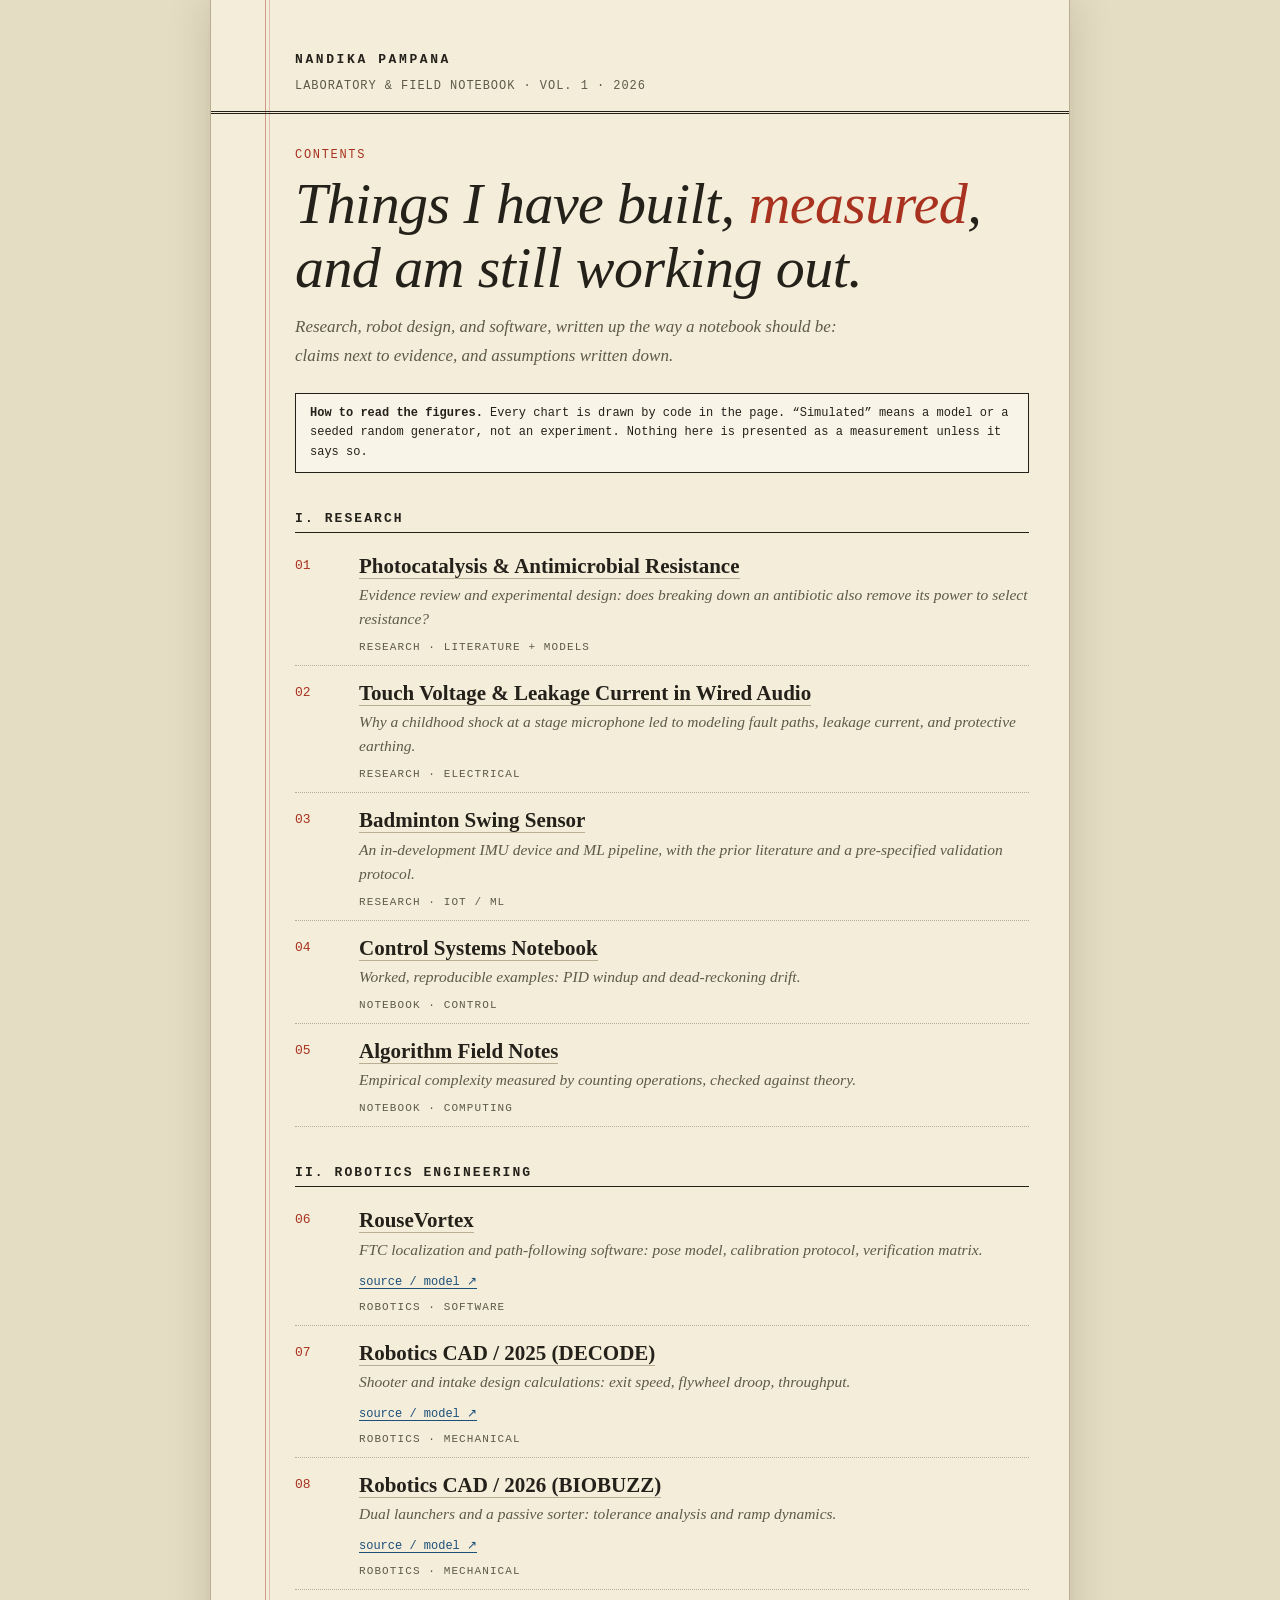
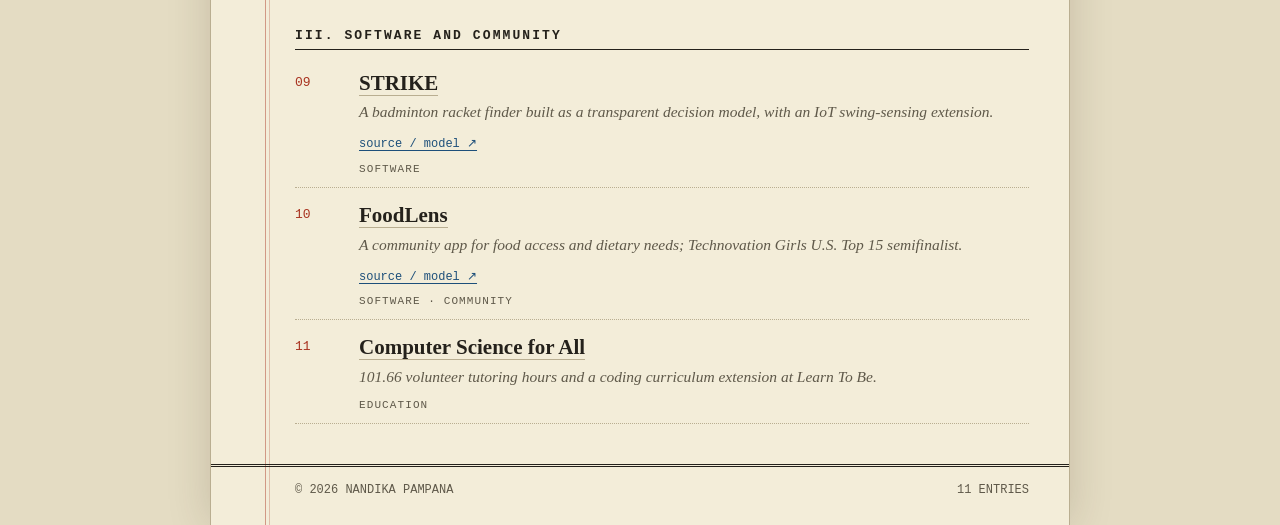
==== index.html @ 80f5b158 "Fix repo" ====
<!doctype html><html lang="en"><head><meta charset="utf-8"><meta name="viewport" content="width=device-width, initial-scale=1"><meta name="description" content="Research notes, robotics design calculations, and software projects by Nandika Pampana."><title>Nandika Pampana — Laboratory &amp; Field Notebook</title><link rel="stylesheet" href="style.css"></head><body class="home-page"><header class="site-header"><a class="wordmark" href="index.html">NANDIKA PAMPANA</a><div class="header-meta">LABORATORY &amp; FIELD NOTEBOOK · VOL. 1 · 2026</div></header><main class="home-wrap"><section class="intro-block"><p class="eyebrow">Contents</p><h1>Things I have built, <span>measured</span>, and am still working out.</h1><p class="intro-copy">Research, robot design, and software, written up the way a notebook should be: claims next to evidence, and assumptions written down.</p><p class="key"><b>How to read the figures.</b> Every chart is drawn by code in the page. “Simulated” means a model or a seeded random generator, not an experiment. Nothing here is presented as a measurement unless it says so.</p></section><h3 class="chapter">I. Research</h3><article class="project"><span class="number">01</span><div class="project-main"><h2><a href="articles/photocatalysis.html">Photocatalysis &amp; Antimicrobial Resistance</a></h2><p>Evidence review and experimental design: does breaking down an antibiotic also remove its power to select resistance?</p></div><span class="type">RESEARCH · LITERATURE + MODELS</span></article><article class="project"><span class="number">02</span><div class="project-main"><h2><a href="articles/electrical.html">Touch Voltage &amp; Leakage Current in Wired Audio</a></h2><p>Why a childhood shock at a stage microphone led to modeling fault paths, leakage current, and protective earthing.</p></div><span class="type">RESEARCH · ELECTRICAL</span></article><article class="project"><span class="number">03</span><div class="project-main"><h2><a href="articles/iot-badminton.html">Badminton Swing Sensor</a></h2><p>An in-development IMU device and ML pipeline, with the prior literature and a pre-specified validation protocol.</p></div><span class="type">RESEARCH · IOT / ML</span></article><article class="project"><span class="number">04</span><div class="project-main"><h2><a href="articles/control.html">Control Systems Notebook</a></h2><p>Worked, reproducible examples: PID windup and dead-reckoning drift.</p></div><span class="type">NOTEBOOK · CONTROL</span></article><article class="project"><span class="number">05</span><div class="project-main"><h2><a href="articles/computing.html">Algorithm Field Notes</a></h2><p>Empirical complexity measured by counting operations, checked against theory.</p></div><span class="type">NOTEBOOK · COMPUTING</span></article><h3 class="chapter">II. Robotics engineering</h3><article class="project"><span class="number">06</span><div class="project-main"><h2><a href="articles/rouse.html">RouseVortex</a></h2><p>FTC localization and path-following software: pose model, calibration protocol, verification matrix.</p><a class="project-source" href="https://github.com/nandikapam123/RouseVortex26-27" target="_blank" rel="noopener noreferrer">source / model ↗</a></div><span class="type">ROBOTICS · SOFTWARE</span></article><article class="project"><span class="number">07</span><div class="project-main"><h2><a href="articles/cad25.html">Robotics CAD / 2025 (DECODE)</a></h2><p>Shooter and intake design calculations: exit speed, flywheel droop, throughput.</p><a class="project-source" href="https://cad.onshape.com/documents/c021b03986672773c2100272/w/74f0a8f10b4c93fb8fe556c1/e/b8bffd930c2a2d8248794936" target="_blank" rel="noopener noreferrer">source / model ↗</a></div><span class="type">ROBOTICS · MECHANICAL</span></article><article class="project"><span class="number">08</span><div class="project-main"><h2><a href="articles/cad26.html">Robotics CAD / 2026 (BIOBUZZ)</a></h2><p>Dual launchers and a passive sorter: tolerance analysis and ramp dynamics.</p><a class="project-source" href="https://cad.onshape.com/documents/3b541e5cea078736c4136d2c/w/0f7ad3d7523ad28a9602a35e/e/b95df9d56ba7ee45d492a7c8" target="_blank" rel="noopener noreferrer">source / model ↗</a></div><span class="type">ROBOTICS · MECHANICAL</span></article><h3 class="chapter">III. Software and community</h3><article class="project"><span class="number">09</span><div class="project-main"><h2><a href="articles/strike.html">STRIKE</a></h2><p>A badminton racket finder built as a transparent decision model, with an IoT swing-sensing extension.</p><a class="project-source" href="https://github.com/nandikapam123/STRIKE" target="_blank" rel="noopener noreferrer">source / model ↗</a></div><span class="type">SOFTWARE</span></article><article class="project"><span class="number">10</span><div class="project-main"><h2><a href="articles/foodlens.html">FoodLens</a></h2><p>A community app for food access and dietary needs; Technovation Girls U.S. Top 15 semifinalist.</p><a class="project-source" href="https://github.com/nandikapam123/FoodLens-official" target="_blank" rel="noopener noreferrer">source / model ↗</a></div><span class="type">SOFTWARE · COMMUNITY</span></article><article class="project"><span class="number">11</span><div class="project-main"><h2><a href="articles/education.html">Computer Science for All</a></h2><p>101.66 volunteer tutoring hours and a coding curriculum extension at Learn To Be.</p></div><span class="type">EDUCATION</span></article></main><footer class="site-footer"><span>© 2026 NANDIKA PAMPANA</span><span>11 ENTRIES</span></footer></body></html>
---- style.css ----
/* Laboratory & field notebook: warm paper, serif text, ruled tables, no scripts needed for layout. */
:root { --paper:#f3edd9; --ink:#24211b; --muted:#5f594a; --rule:#b9ae91; --red:#a8321f; --blue:#1d4f7a; --line:#b9ae91; --accent:#1d4f7a;
  --serif: "Iowan Old Style","Palatino Linotype",Palatino,Georgia,"Times New Roman",serif; --mono: "Courier New",Courier,monospace; }
* { box-sizing: border-box; }
html { background: #e4dcc3; }
body { margin: 0 auto; max-width: 860px; min-height: 100vh; background: var(--paper); color: var(--ink); font: 17px/1.7 var(--serif);
  border-left: 1px solid var(--rule); border-right: 1px solid var(--rule); box-shadow: 0 0 40px rgba(60,45,20,.18);
  background-image: linear-gradient(90deg, transparent 54px, rgba(168,50,31,.45) 54px, rgba(168,50,31,.45) 55px, transparent 55px, transparent 58px, rgba(168,50,31,.25) 58px, rgba(168,50,31,.25) 59px, transparent 59px); }
a { color: var(--blue); text-underline-offset: 3px; } a:hover { color: var(--red); }
.ambient, .status-dot, .footer-star { display: none; }
/* Cover and contents */
.site-header { padding: 44px 40px 18px 84px; text-align: left; border-bottom: 3px double var(--ink); }
.wordmark { text-decoration: none; color: var(--ink); font: 700 13px var(--mono); letter-spacing: .2em; }
.wordmark-mark { display: none; }
.header-meta { font: 12px var(--mono); color: var(--muted); margin-top: 6px; letter-spacing: .08em; }
.home-wrap { padding: 34px 40px 40px 84px; }
.eyebrow { font: 12px var(--mono); letter-spacing: .14em; text-transform: uppercase; color: var(--red); margin: 0 0 10px; }
.eyebrow-line { display: none; }
.intro-block h1 { font: italic 400 clamp(38px,7vw,58px)/1.1 var(--serif); margin: 0 0 14px; letter-spacing: -.01em; }
.intro-block h1 span { color: var(--red); }
.intro-copy { max-width: 560px; margin: 0 0 8px; color: var(--muted); font-style: italic; }
.key { font: 12px/1.6 var(--mono); border: 1px solid var(--ink); padding: 10px 14px; margin: 22px 0 6px; background: rgba(255,255,255,.35); }
.chapter { font: 700 13px var(--mono); letter-spacing: .16em; text-transform: uppercase; margin: 38px 0 6px; padding-bottom: 6px; border-bottom: 1px solid var(--ink); }
.project { display: grid; grid-template-columns: 54px 1fr; gap: 6px 10px; padding: 14px 0 12px; border-bottom: 1px dotted var(--rule); }
.number { font: 13px var(--mono); color: var(--red); padding-top: 5px; }
.project-main h2 { margin: 0; font-size: 21px; line-height: 1.3; font-weight: 700; }
.project-main h2 a { color: var(--ink); text-decoration: none; border-bottom: 1px solid var(--rule); } .project-main h2 a:hover { color: var(--red); border-color: var(--red); }
.project-main p { margin: 3px 0 4px; color: var(--muted); font-size: 15.5px; line-height: 1.55; font-style: italic; }
.type { grid-column: 2; font: 11px var(--mono); letter-spacing: .1em; color: var(--muted); }
.project-source { font: 12px var(--mono); color: var(--blue); text-decoration: underline; }
.static-source, .row-arrow, .search-wrap, .list-heading, .list-footer, .empty, .heading-end { display: none; }
.site-footer, .article-page footer { padding: 16px 40px 28px 84px; border-top: 3px double var(--ink); font: 12px var(--mono); color: var(--muted); display: flex; justify-content: space-between; }
/* Entries */
.top { display: flex; justify-content: space-between; padding: 22px 40px 12px 84px; border-bottom: 1px solid var(--ink); font: 12px var(--mono); letter-spacing: .06em; }
.top a { color: var(--ink); } .top span { color: var(--muted); }
.article { padding: 34px 40px 40px 84px; }
.article h1 { font: 700 clamp(28px,5vw,38px)/1.2 var(--serif); margin: 0 0 12px; }
.dek { font-style: italic; font-size: 19px; color: var(--muted); margin: 0 0 14px; }
.source-link { font: 13px var(--mono); margin: 0 0 26px; padding-bottom: 14px; border-bottom: 1px solid var(--rule); }
.article section { margin: 34px 0; }
.article h2 { font: 700 13px var(--mono); letter-spacing: .14em; text-transform: uppercase; border-bottom: 1px solid var(--ink); padding-bottom: 5px; margin: 0 0 14px; }
.article h3 { font: italic 700 17px var(--serif); margin: 18px 0 4px; }
.article p, .article li { color: var(--ink); } .article p { margin: 0 0 14px; } .article li { margin: 8px 0; }
.article ol, .article ul { padding-left: 26px; }
.pill { display: inline-block; border: 1px solid var(--red); color: var(--red); padding: 0 8px; margin-right: 6px; font: 11px var(--mono); letter-spacing: .08em; text-transform: uppercase; }
.figure, .visual { margin: 24px 0; padding: 12px; border: 1px solid var(--ink); background: rgba(255,255,255,.4); }
.figure svg { width: 100%; height: auto; display: block; }
.figure figcaption, .small-note { font: 12px/1.55 var(--mono); color: var(--muted); margin-top: 10px; }
.readout { font: 13px/1.6 var(--mono) !important; border-left: 3px solid var(--red); padding: 2px 0 2px 12px; margin: -8px 0 24px !important; background: rgba(168,50,31,.06); }
.story { border-left: 3px solid var(--red); padding: 2px 0 2px 20px; margin: 20px 0; } .story p { font-size: 18px; }
.ledger { display: grid; grid-template-columns: repeat(auto-fit,minmax(200px,1fr)); gap: 0; border: 1px solid var(--ink); }
.ledger div { padding: 4px 16px 8px; border-right: 1px solid var(--rule); } .ledger div:last-child { border-right: 0; }
.ledger h3 { font: 700 11px var(--mono); letter-spacing: .14em; color: var(--red); margin: 10px 0 4px; }
.calc { display: grid; grid-template-columns: repeat(auto-fit,minmax(120px,1fr)); gap: 12px; margin: 16px 0; }
.calc label { font: 11px var(--mono); letter-spacing: .06em; display: grid; gap: 4px; }
.calc input, .calc select { font: 14px var(--mono); padding: 6px 8px; border: 1px solid var(--ink); background: #fffdf4; color: var(--ink); border-radius: 0; }
table.tbl { width: 100%; border-collapse: collapse; margin: 14px 0 22px; font-size: 14.5px; line-height: 1.45; }
.tbl th { font: 700 11px var(--mono); letter-spacing: .08em; text-transform: uppercase; text-align: left; border-top: 2px solid var(--ink); border-bottom: 1px solid var(--ink); padding: 6px 8px; }
.tbl td { padding: 7px 8px; border-bottom: 1px solid var(--rule); vertical-align: top; } .tbl tr:last-child td { border-bottom: 2px solid var(--ink); }
.tbl td:first-child { font-weight: 700; }
.timeline { border-left: 2px solid var(--ink); padding-left: 18px; } .timeline article { margin: 0 0 14px; }
.references ol { font-size: 15px; } .references a { overflow-wrap: anywhere; }
.disclaimer { font: 12px/1.6 var(--mono) !important; color: var(--muted) !important; border-top: 1px solid var(--rule); padding-top: 12px; }
.back { font: 13px var(--mono); border-top: 1px solid var(--ink); padding-top: 14px; }
object.pdf { width: 100%; height: 560px; border: 1px solid var(--ink); background: #fff; }
@media (max-width: 640px) { body { background-image: none; } .site-header, .home-wrap, .top, .article, .site-footer, .article-page footer { padding-left: 22px; padding-right: 22px; } .project { grid-template-columns: 40px 1fr; } table.tbl { font-size: 13px; } }
@media print { html, body { background: #fff; box-shadow: none; } }
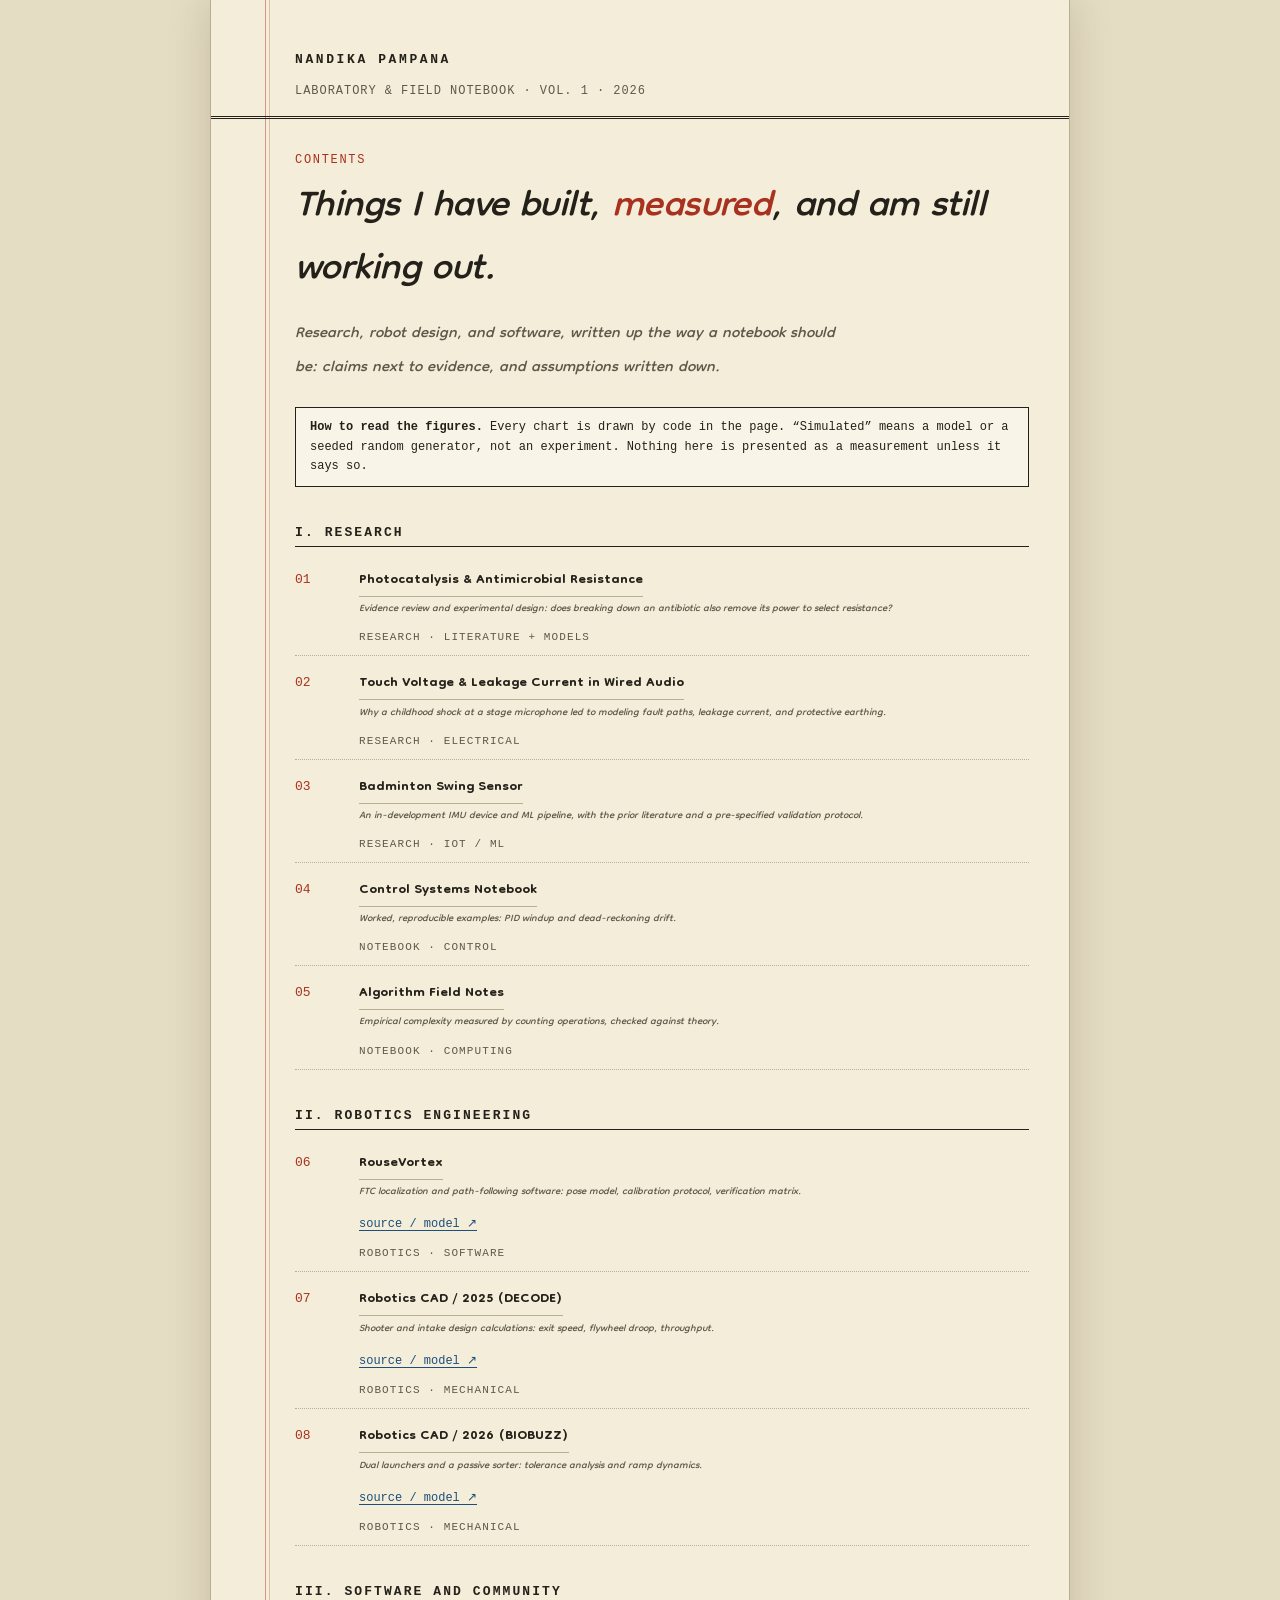
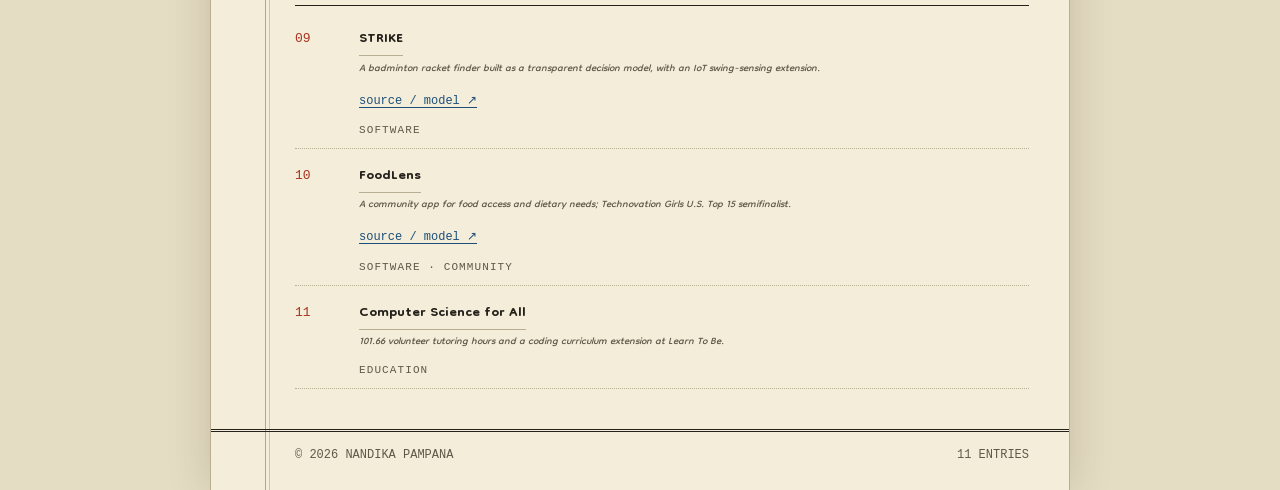
==== commit b991e25e: "Adjusting backend" ====
--- a/index.html
+++ b/index.html
@@ -1 +1,83 @@
-<!doctype html><html lang="en"><head><meta charset="utf-8"><meta name="viewport" content="width=device-width, initial-scale=1"><meta name="description" content="Research notes, robotics design calculations, and software projects by Nandika Pampana."><title>Nandika Pampana — Laboratory &amp; Field Notebook</title><link rel="stylesheet" href="style.css"></head><body class="home-page"><header class="site-header"><a class="wordmark" href="index.html">NANDIKA PAMPANA</a><div class="header-meta">LABORATORY &amp; FIELD NOTEBOOK · VOL. 1 · 2026</div></header><main class="home-wrap"><section class="intro-block"><p class="eyebrow">Contents</p><h1>Things I have built, <span>measured</span>, and am still working out.</h1><p class="intro-copy">Research, robot design, and software, written up the way a notebook should be: claims next to evidence, and assumptions written down.</p><p class="key"><b>How to read the figures.</b> Every chart is drawn by code in the page. “Simulated” means a model or a seeded random generator, not an experiment. Nothing here is presented as a measurement unless it says so.</p></section><h3 class="chapter">I. Research</h3><article class="project"><span class="number">01</span><div class="project-main"><h2><a href="articles/photocatalysis.html">Photocatalysis &amp; Antimicrobial Resistance</a></h2><p>Evidence review and experimental design: does breaking down an antibiotic also remove its power to select resistance?</p></div><span class="type">RESEARCH · LITERATURE + MODELS</span></article><article class="project"><span class="number">02</span><div class="project-main"><h2><a href="articles/electrical.html">Touch Voltage &amp; Leakage Current in Wired Audio</a></h2><p>Why a childhood shock at a stage microphone led to modeling fault paths, leakage current, and protective earthing.</p></div><span class="type">RESEARCH · ELECTRICAL</span></article><article class="project"><span class="number">03</span><div class="project-main"><h2><a href="articles/iot-badminton.html">Badminton Swing Sensor</a></h2><p>An in-development IMU device and ML pipeline, with the prior literature and a pre-specified validation protocol.</p></div><span class="type">RESEARCH · IOT / ML</span></article><article class="project"><span class="number">04</span><div class="project-main"><h2><a href="articles/control.html">Control Systems Notebook</a></h2><p>Worked, reproducible examples: PID windup and dead-reckoning drift.</p></div><span class="type">NOTEBOOK · CONTROL</span></article><article class="project"><span class="number">05</span><div class="project-main"><h2><a href="articles/computing.html">Algorithm Field Notes</a></h2><p>Empirical complexity measured by counting operations, checked against theory.</p></div><span class="type">NOTEBOOK · COMPUTING</span></article><h3 class="chapter">II. Robotics engineering</h3><article class="project"><span class="number">06</span><div class="project-main"><h2><a href="articles/rouse.html">RouseVortex</a></h2><p>FTC localization and path-following software: pose model, calibration protocol, verification matrix.</p><a class="project-source" href="https://github.com/nandikapam123/RouseVortex26-27" target="_blank" rel="noopener noreferrer">source / model ↗</a></div><span class="type">ROBOTICS · SOFTWARE</span></article><article class="project"><span class="number">07</span><div class="project-main"><h2><a href="articles/cad25.html">Robotics CAD / 2025 (DECODE)</a></h2><p>Shooter and intake design calculations: exit speed, flywheel droop, throughput.</p><a class="project-source" href="https://cad.onshape.com/documents/c021b03986672773c2100272/w/74f0a8f10b4c93fb8fe556c1/e/b8bffd930c2a2d8248794936" target="_blank" rel="noopener noreferrer">source / model ↗</a></div><span class="type">ROBOTICS · MECHANICAL</span></article><article class="project"><span class="number">08</span><div class="project-main"><h2><a href="articles/cad26.html">Robotics CAD / 2026 (BIOBUZZ)</a></h2><p>Dual launchers and a passive sorter: tolerance analysis and ramp dynamics.</p><a class="project-source" href="https://cad.onshape.com/documents/3b541e5cea078736c4136d2c/w/0f7ad3d7523ad28a9602a35e/e/b95df9d56ba7ee45d492a7c8" target="_blank" rel="noopener noreferrer">source / model ↗</a></div><span class="type">ROBOTICS · MECHANICAL</span></article><h3 class="chapter">III. Software and community</h3><article class="project"><span class="number">09</span><div class="project-main"><h2><a href="articles/strike.html">STRIKE</a></h2><p>A badminton racket finder built as a transparent decision model, with an IoT swing-sensing extension.</p><a class="project-source" href="https://github.com/nandikapam123/STRIKE" target="_blank" rel="noopener noreferrer">source / model ↗</a></div><span class="type">SOFTWARE</span></article><article class="project"><span class="number">10</span><div class="project-main"><h2><a href="articles/foodlens.html">FoodLens</a></h2><p>A community app for food access and dietary needs; Technovation Girls U.S. Top 15 semifinalist.</p><a class="project-source" href="https://github.com/nandikapam123/FoodLens-official" target="_blank" rel="noopener noreferrer">source / model ↗</a></div><span class="type">SOFTWARE · COMMUNITY</span></article><article class="project"><span class="number">11</span><div class="project-main"><h2><a href="articles/education.html">Computer Science for All</a></h2><p>101.66 volunteer tutoring hours and a coding curriculum extension at Learn To Be.</p></div><span class="type">EDUCATION</span></article></main><footer class="site-footer"><span>© 2026 NANDIKA PAMPANA</span><span>11 ENTRIES</span></footer></body></html>+<!doctype html>
+<html lang="en">
+    <head>
+        <link rel="preconnect" href="https://fonts.googleapis.com">
+        <link rel="preconnect" href="https://fonts.gstatic.com" crossorigin>
+        <link href="https://fonts.googleapis.com/css2?family=Dongle:wght@400;700&display=swap" rel="stylesheet">
+        <meta charset="utf-8">
+        <meta name="viewport" content="width=device-width, initial-scale=1">
+        <meta name="description" content="Research notes, robotics design calculations, and software projects by Nandika Pampana.">
+        <title>
+            Nandika Pampana — Laboratory &amp; Field Notebook
+        </title>
+        <link rel="stylesheet" href="style.css">
+    </head>
+    <body class="home-page">
+        <header class="site-header">
+            <a class="wordmark" href="index.html">
+                NANDIKA PAMPANA
+            </a>
+            <div class="header-meta">
+                LABORATORY &amp; FIELD NOTEBOOK · VOL. 1 · 2026
+            </div>
+        </header>
+        <main class="home-wrap">
+            <section class="intro-block">
+                <p class="eyebrow">
+                    Contents
+                </p>
+                <h1>
+                    Things I have built, 
+                    <span>measured</span>, and am still working out.
+                </h1>
+                <p class="intro-copy">
+                    Research, robot design, and software, written up the way a notebook should be: claims next to evidence, and assumptions written down.
+                </p>
+                <p class="key">
+                    <b>
+                        How to read the figures.
+                    </b> 
+                    Every chart is drawn by code in the page. “Simulated” means a model or a seeded random generator, not an experiment. Nothing here is presented as a measurement unless it says so.
+                </p>
+            </section>
+            <h3 class="chapter">
+                I. Research
+            </h3>
+            <article class="project"><span class="number">
+                01
+            </span>
+            <div class="project-main">
+                <h2>
+                    <a href="articles/photocatalysis.html">
+                        Photocatalysis &amp; Antimicrobial Resistance
+                    </a>
+                </h2>
+                <p>
+                    Evidence review and experimental design: does breaking down an antibiotic also remove its power to select resistance?
+                </p>
+            </div>
+            <span class="type">
+                RESEARCH · LITERATURE + MODELS
+            </span>
+        </article>
+        <article class="project"><span class="number">02</span><div class="project-main"><h2><a href="articles/electrical.html">
+            Touch Voltage &amp; Leakage Current in Wired Audio
+        </a>
+    </h2>
+    <p>
+        Why a childhood shock at a stage microphone led to modeling fault paths, leakage current, and protective earthing.
+    </p>
+</div>
+<span class="type">
+    RESEARCH · ELECTRICAL
+</span>
+</article>
+<article class="project">
+    <span class="number">
+        03
+    </span>
+    <div class="project-main">
+        <h2>
+            <a href="articles/iot-badminton.html">
+                Badminton Swing Sensor
+            </a></h2><p>An in-development IMU device and ML pipeline, with the prior literature and a pre-specified validation protocol.</p></div><span class="type">RESEARCH · IOT / ML</span></article><article class="project"><span class="number">04</span><div class="project-main"><h2><a href="articles/control.html">Control Systems Notebook</a></h2><p>Worked, reproducible examples: PID windup and dead-reckoning drift.</p></div><span class="type">NOTEBOOK · CONTROL</span></article><article class="project"><span class="number">05</span><div class="project-main"><h2><a href="articles/computing.html">Algorithm Field Notes</a></h2><p>Empirical complexity measured by counting operations, checked against theory.</p></div><span class="type">NOTEBOOK · COMPUTING</span></article><h3 class="chapter">II. Robotics engineering</h3><article class="project"><span class="number">06</span><div class="project-main"><h2><a href="articles/rouse.html">RouseVortex</a></h2><p>FTC localization and path-following software: pose model, calibration protocol, verification matrix.</p><a class="project-source" href="https://github.com/nandikapam123/RouseVortex26-27" target="_blank" rel="noopener noreferrer">source / model ↗</a></div><span class="type">ROBOTICS · SOFTWARE</span></article><article class="project"><span class="number">07</span><div class="project-main"><h2><a href="articles/cad25.html">Robotics CAD / 2025 (DECODE)</a></h2><p>Shooter and intake design calculations: exit speed, flywheel droop, throughput.</p><a class="project-source" href="https://cad.onshape.com/documents/c021b03986672773c2100272/w/74f0a8f10b4c93fb8fe556c1/e/b8bffd930c2a2d8248794936" target="_blank" rel="noopener noreferrer">source / model ↗</a></div><span class="type">ROBOTICS · MECHANICAL</span></article><article class="project"><span class="number">08</span><div class="project-main"><h2><a href="articles/cad26.html">Robotics CAD / 2026 (BIOBUZZ)</a></h2><p>Dual launchers and a passive sorter: tolerance analysis and ramp dynamics.</p><a class="project-source" href="https://cad.onshape.com/documents/3b541e5cea078736c4136d2c/w/0f7ad3d7523ad28a9602a35e/e/b95df9d56ba7ee45d492a7c8" target="_blank" rel="noopener noreferrer">source / model ↗</a></div><span class="type">ROBOTICS · MECHANICAL</span></article><h3 class="chapter">III. Software and community</h3><article class="project"><span class="number">09</span><div class="project-main"><h2><a href="articles/strike.html">STRIKE</a></h2><p>A badminton racket finder built as a transparent decision model, with an IoT swing-sensing extension.</p><a class="project-source" href="https://github.com/nandikapam123/STRIKE" target="_blank" rel="noopener noreferrer">source / model ↗</a></div><span class="type">SOFTWARE</span></article><article class="project"><span class="number">10</span><div class="project-main"><h2><a href="articles/foodlens.html">FoodLens</a></h2><p>A community app for food access and dietary needs; Technovation Girls U.S. Top 15 semifinalist.</p><a class="project-source" href="https://github.com/nandikapam123/FoodLens-official" target="_blank" rel="noopener noreferrer">source / model ↗</a></div><span class="type">SOFTWARE · COMMUNITY</span></article><article class="project"><span class="number">11</span><div class="project-main"><h2><a href="articles/education.html">Computer Science for All</a></h2><p>101.66 volunteer tutoring hours and a coding curriculum extension at Learn To Be.</p></div><span class="type">EDUCATION</span></article></main><footer class="site-footer"><span>© 2026 NANDIKA PAMPANA</span><span>11 ENTRIES</span></footer></body></html>
--- a/style.css
+++ b/style.css
@@ -1,9 +1,9 @@
 /* Laboratory & field notebook: warm paper, serif text, ruled tables, no scripts needed for layout. */
 :root { --paper:#f3edd9; --ink:#24211b; --muted:#5f594a; --rule:#b9ae91; --red:#a8321f; --blue:#1d4f7a; --line:#b9ae91; --accent:#1d4f7a;
-  --serif: "Iowan Old Style","Palatino Linotype",Palatino,Georgia,"Times New Roman",serif; --mono: "Courier New",Courier,monospace; }
+  --serif: "Dongle","Palatino Linotype",Palatino,Georgia,"Times New Roman",serif; --mono: "Courier New",Courier,monospace; }
 * { box-sizing: border-box; }
 html { background: #e4dcc3; }
-body { margin: 0 auto; max-width: 860px; min-height: 100vh; background: var(--paper); color: var(--ink); font: 17px/1.7 var(--serif);
+body { margin: 0 auto; max-width: 860px; min-height: 100vh; background: var(--paper); color: var(--ink); font: 24px/1.4 var(--serif);
   border-left: 1px solid var(--rule); border-right: 1px solid var(--rule); box-shadow: 0 0 40px rgba(60,45,20,.18);
   background-image: linear-gradient(90deg, transparent 54px, rgba(168,50,31,.45) 54px, rgba(168,50,31,.45) 55px, transparent 55px, transparent 58px, rgba(168,50,31,.25) 58px, rgba(168,50,31,.25) 59px, transparent 59px); }
 a { color: var(--blue); text-underline-offset: 3px; } a:hover { color: var(--red); }
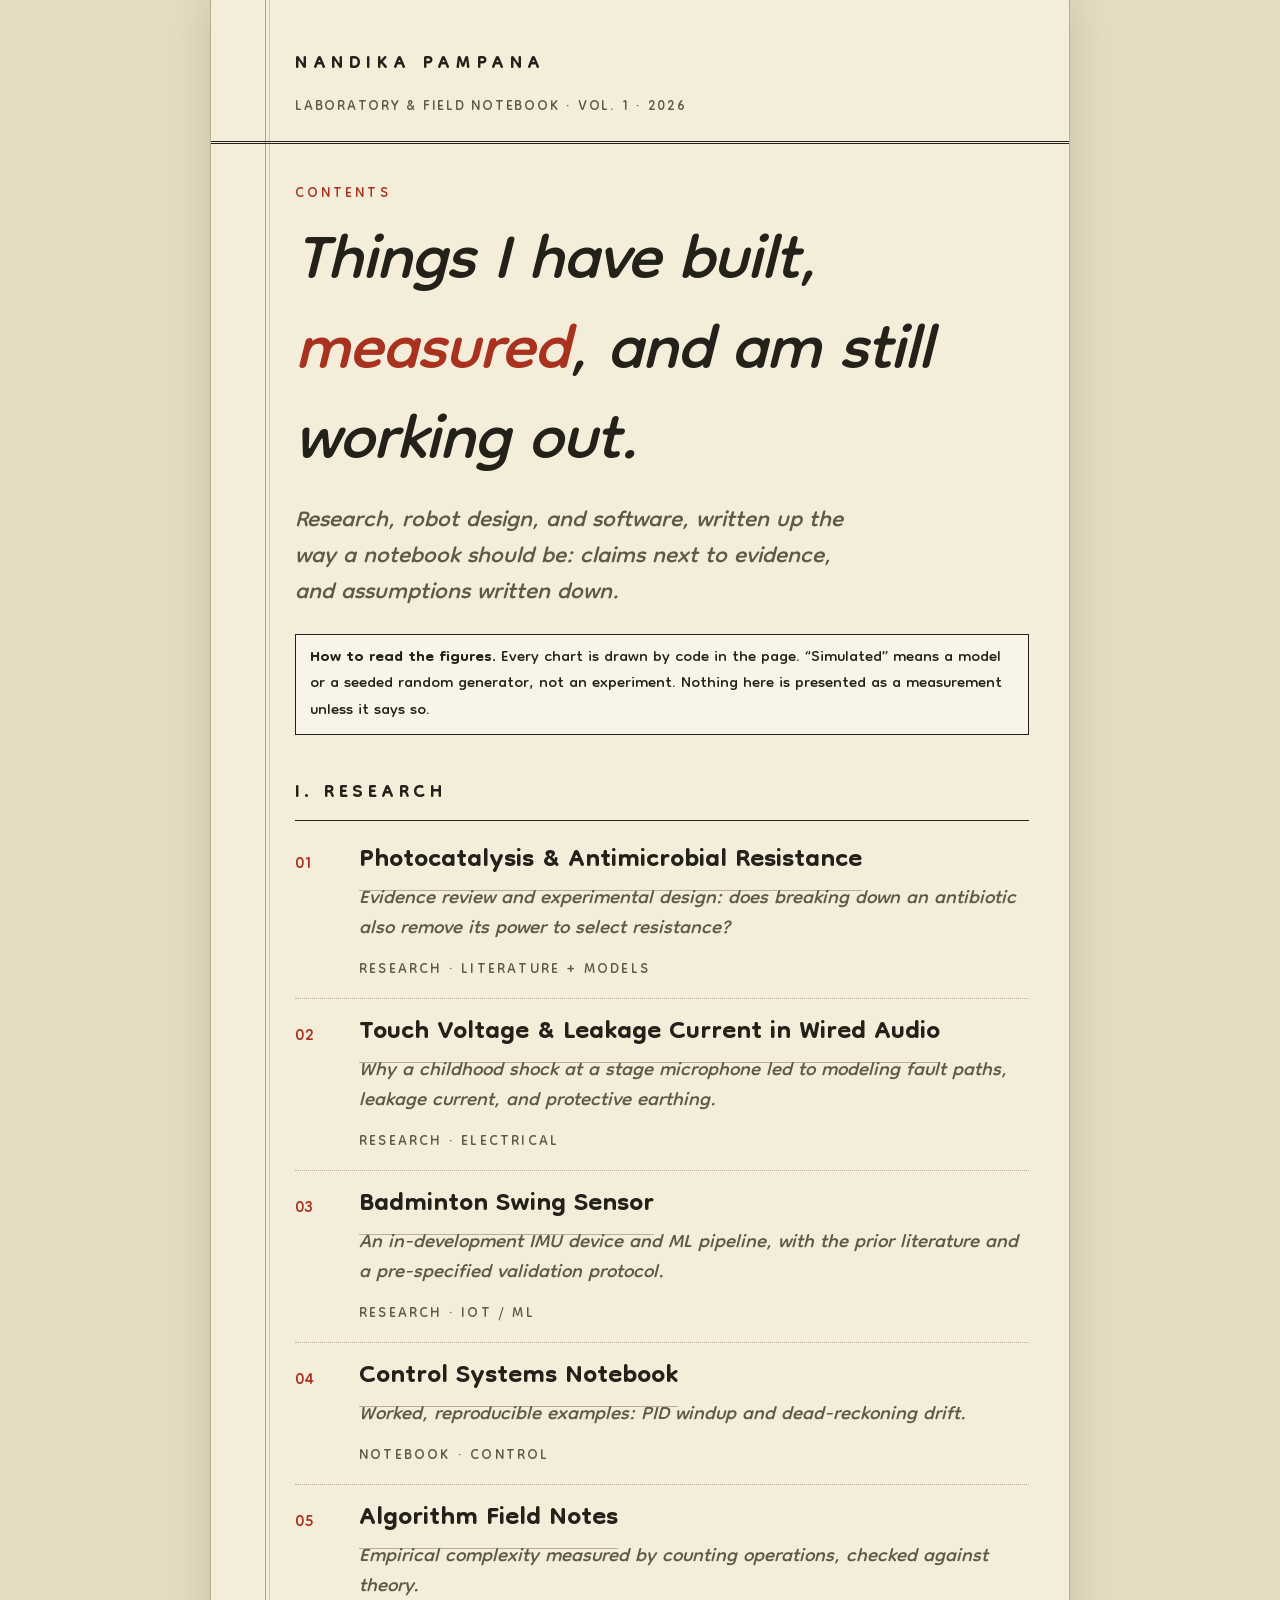
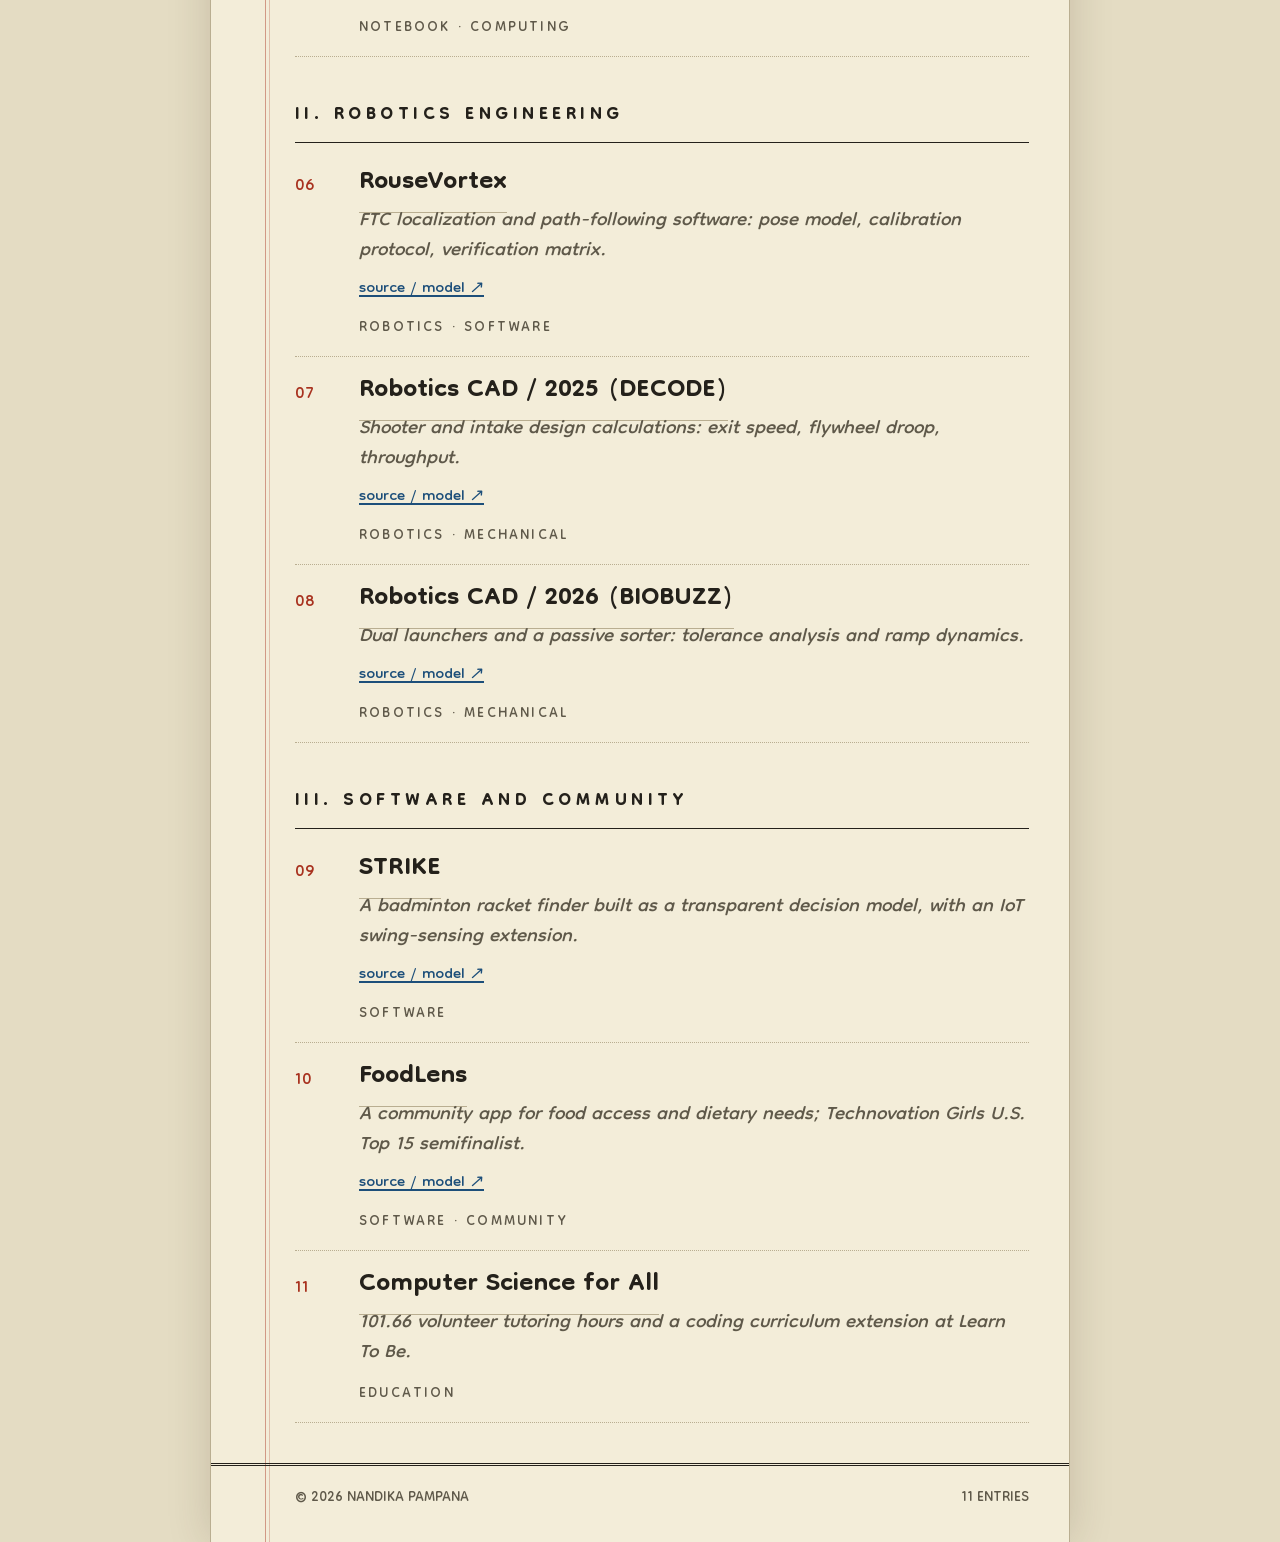
==== commit a5c7f9ba: "Refactor index.html structure and content" ====
--- a/index.html
+++ b/index.html
@@ -1,83 +1,166 @@
 <!doctype html>
 <html lang="en">
-    <head>
-        <link rel="preconnect" href="https://fonts.googleapis.com">
-        <link rel="preconnect" href="https://fonts.gstatic.com" crossorigin>
-        <link href="https://fonts.googleapis.com/css2?family=Dongle:wght@400;700&display=swap" rel="stylesheet">
-        <meta charset="utf-8">
-        <meta name="viewport" content="width=device-width, initial-scale=1">
-        <meta name="description" content="Research notes, robotics design calculations, and software projects by Nandika Pampana.">
-        <title>
-            Nandika Pampana — Laboratory &amp; Field Notebook
-        </title>
-        <link rel="stylesheet" href="style.css">
-    </head>
-    <body class="home-page">
-        <header class="site-header">
-            <a class="wordmark" href="index.html">
-                NANDIKA PAMPANA
-            </a>
-            <div class="header-meta">
-                LABORATORY &amp; FIELD NOTEBOOK · VOL. 1 · 2026
-            </div>
-        </header>
-        <main class="home-wrap">
-            <section class="intro-block">
-                <p class="eyebrow">
-                    Contents
-                </p>
-                <h1>
-                    Things I have built, 
-                    <span>measured</span>, and am still working out.
-                </h1>
-                <p class="intro-copy">
-                    Research, robot design, and software, written up the way a notebook should be: claims next to evidence, and assumptions written down.
-                </p>
-                <p class="key">
-                    <b>
-                        How to read the figures.
-                    </b> 
-                    Every chart is drawn by code in the page. “Simulated” means a model or a seeded random generator, not an experiment. Nothing here is presented as a measurement unless it says so.
-                </p>
-            </section>
-            <h3 class="chapter">
-                I. Research
-            </h3>
-            <article class="project"><span class="number">
-                01
-            </span>
-            <div class="project-main">
-                <h2>
-                    <a href="articles/photocatalysis.html">
-                        Photocatalysis &amp; Antimicrobial Resistance
-                    </a>
-                </h2>
-                <p>
-                    Evidence review and experimental design: does breaking down an antibiotic also remove its power to select resistance?
-                </p>
-            </div>
-            <span class="type">
-                RESEARCH · LITERATURE + MODELS
-            </span>
-        </article>
-        <article class="project"><span class="number">02</span><div class="project-main"><h2><a href="articles/electrical.html">
-            Touch Voltage &amp; Leakage Current in Wired Audio
-        </a>
-    </h2>
-    <p>
-        Why a childhood shock at a stage microphone led to modeling fault paths, leakage current, and protective earthing.
-    </p>
-</div>
-<span class="type">
-    RESEARCH · ELECTRICAL
-</span>
-</article>
-<article class="project">
-    <span class="number">
-        03
-    </span>
-    <div class="project-main">
-        <h2>
-            <a href="articles/iot-badminton.html">
-                Badminton Swing Sensor
-            </a></h2><p>An in-development IMU device and ML pipeline, with the prior literature and a pre-specified validation protocol.</p></div><span class="type">RESEARCH · IOT / ML</span></article><article class="project"><span class="number">04</span><div class="project-main"><h2><a href="articles/control.html">Control Systems Notebook</a></h2><p>Worked, reproducible examples: PID windup and dead-reckoning drift.</p></div><span class="type">NOTEBOOK · CONTROL</span></article><article class="project"><span class="number">05</span><div class="project-main"><h2><a href="articles/computing.html">Algorithm Field Notes</a></h2><p>Empirical complexity measured by counting operations, checked against theory.</p></div><span class="type">NOTEBOOK · COMPUTING</span></article><h3 class="chapter">II. Robotics engineering</h3><article class="project"><span class="number">06</span><div class="project-main"><h2><a href="articles/rouse.html">RouseVortex</a></h2><p>FTC localization and path-following software: pose model, calibration protocol, verification matrix.</p><a class="project-source" href="https://github.com/nandikapam123/RouseVortex26-27" target="_blank" rel="noopener noreferrer">source / model ↗</a></div><span class="type">ROBOTICS · SOFTWARE</span></article><article class="project"><span class="number">07</span><div class="project-main"><h2><a href="articles/cad25.html">Robotics CAD / 2025 (DECODE)</a></h2><p>Shooter and intake design calculations: exit speed, flywheel droop, throughput.</p><a class="project-source" href="https://cad.onshape.com/documents/c021b03986672773c2100272/w/74f0a8f10b4c93fb8fe556c1/e/b8bffd930c2a2d8248794936" target="_blank" rel="noopener noreferrer">source / model ↗</a></div><span class="type">ROBOTICS · MECHANICAL</span></article><article class="project"><span class="number">08</span><div class="project-main"><h2><a href="articles/cad26.html">Robotics CAD / 2026 (BIOBUZZ)</a></h2><p>Dual launchers and a passive sorter: tolerance analysis and ramp dynamics.</p><a class="project-source" href="https://cad.onshape.com/documents/3b541e5cea078736c4136d2c/w/0f7ad3d7523ad28a9602a35e/e/b95df9d56ba7ee45d492a7c8" target="_blank" rel="noopener noreferrer">source / model ↗</a></div><span class="type">ROBOTICS · MECHANICAL</span></article><h3 class="chapter">III. Software and community</h3><article class="project"><span class="number">09</span><div class="project-main"><h2><a href="articles/strike.html">STRIKE</a></h2><p>A badminton racket finder built as a transparent decision model, with an IoT swing-sensing extension.</p><a class="project-source" href="https://github.com/nandikapam123/STRIKE" target="_blank" rel="noopener noreferrer">source / model ↗</a></div><span class="type">SOFTWARE</span></article><article class="project"><span class="number">10</span><div class="project-main"><h2><a href="articles/foodlens.html">FoodLens</a></h2><p>A community app for food access and dietary needs; Technovation Girls U.S. Top 15 semifinalist.</p><a class="project-source" href="https://github.com/nandikapam123/FoodLens-official" target="_blank" rel="noopener noreferrer">source / model ↗</a></div><span class="type">SOFTWARE · COMMUNITY</span></article><article class="project"><span class="number">11</span><div class="project-main"><h2><a href="articles/education.html">Computer Science for All</a></h2><p>101.66 volunteer tutoring hours and a coding curriculum extension at Learn To Be.</p></div><span class="type">EDUCATION</span></article></main><footer class="site-footer"><span>© 2026 NANDIKA PAMPANA</span><span>11 ENTRIES</span></footer></body></html>+  <head>
+    <meta charset="utf-8">
+    <meta name="viewport" content="width=device-width, initial-scale=1">
+    <meta name="description" content="Research notes, robotics design calculations, and software projects by Nandika Pampana.">
+    <title>Nandika Pampana — Laboratory &amp; Field Notebook</title>
+
+    <!-- Dongle is loaded from style.css via @import -->
+    <link rel="preconnect" href="https://fonts.googleapis.com">
+    <link rel="preconnect" href="https://fonts.gstatic.com" crossorigin>
+    <link rel="stylesheet" href="style.css">
+  </head>
+
+  <body class="home-page">
+    <header class="site-header">
+      <a class="wordmark" href="index.html">NANDIKA PAMPANA</a>
+      <div class="header-meta">LABORATORY &amp; FIELD NOTEBOOK · VOL. 1 · 2026</div>
+    </header>
+
+    <main class="home-wrap">
+      <section class="intro-block">
+        <p class="eyebrow">Contents</p>
+        <h1>Things I have built, <span>measured</span>, and am still working out.</h1>
+        <p class="intro-copy">
+          Research, robot design, and software, written up the way a notebook should be:
+          claims next to evidence, and assumptions written down.
+        </p>
+        <p class="key">
+          <b>How to read the figures.</b>
+          Every chart is drawn by code in the page. “Simulated” means a model or a seeded
+          random generator, not an experiment. Nothing here is presented as a measurement
+          unless it says so.
+        </p>
+      </section>
+
+      <!-- I. Research -->
+      <h3 class="chapter">I. Research</h3>
+
+      <article class="project">
+        <span class="number">01</span>
+        <div class="project-main">
+          <h2><a href="articles/photocatalysis.html">Photocatalysis &amp; Antimicrobial Resistance</a></h2>
+          <p>Evidence review and experimental design: does breaking down an antibiotic also remove its power to select resistance?</p>
+        </div>
+        <span class="type">RESEARCH · LITERATURE + MODELS</span>
+      </article>
+
+      <article class="project">
+        <span class="number">02</span>
+        <div class="project-main">
+          <h2><a href="articles/electrical.html">Touch Voltage &amp; Leakage Current in Wired Audio</a></h2>
+          <p>Why a childhood shock at a stage microphone led to modeling fault paths, leakage current, and protective earthing.</p>
+        </div>
+        <span class="type">RESEARCH · ELECTRICAL</span>
+      </article>
+
+      <article class="project">
+        <span class="number">03</span>
+        <div class="project-main">
+          <h2><a href="articles/iot-badminton.html">Badminton Swing Sensor</a></h2>
+          <p>An in-development IMU device and ML pipeline, with the prior literature and a pre-specified validation protocol.</p>
+        </div>
+        <span class="type">RESEARCH · IOT / ML</span>
+      </article>
+
+      <article class="project">
+        <span class="number">04</span>
+        <div class="project-main">
+          <h2><a href="articles/control.html">Control Systems Notebook</a></h2>
+          <p>Worked, reproducible examples: PID windup and dead-reckoning drift.</p>
+        </div>
+        <span class="type">NOTEBOOK · CONTROL</span>
+      </article>
+
+      <article class="project">
+        <span class="number">05</span>
+        <div class="project-main">
+          <h2><a href="articles/computing.html">Algorithm Field Notes</a></h2>
+          <p>Empirical complexity measured by counting operations, checked against theory.</p>
+        </div>
+        <span class="type">NOTEBOOK · COMPUTING</span>
+      </article>
+
+      <!-- II. Robotics engineering -->
+      <h3 class="chapter">II. Robotics engineering</h3>
+
+      <article class="project">
+        <span class="number">06</span>
+        <div class="project-main">
+          <h2><a href="articles/rouse.html">RouseVortex</a></h2>
+          <p>FTC localization and path-following software: pose model, calibration protocol, verification matrix.</p>
+          <a class="project-source"
+             href="https://github.com/nandikapam123/RouseVortex26-27"
+             target="_blank" rel="noopener noreferrer">source / model ↗</a>
+        </div>
+        <span class="type">ROBOTICS · SOFTWARE</span>
+      </article>
+
+      <article class="project">
+        <span class="number">07</span>
+        <div class="project-main">
+          <h2><a href="articles/cad25.html">Robotics CAD / 2025 (DECODE)</a></h2>
+          <p>Shooter and intake design calculations: exit speed, flywheel droop, throughput.</p>
+          <a class="project-source"
+             href="https://cad.onshape.com/documents/c021b03986672773c2100272/w/74f0a8f10b4c93fb8fe556c1/e/b8bffd930c2a2d8248794936"
+             target="_blank" rel="noopener noreferrer">source / model ↗</a>
+        </div>
+        <span class="type">ROBOTICS · MECHANICAL</span>
+      </article>
+
+      <article class="project">
+        <span class="number">08</span>
+        <div class="project-main">
+          <h2><a href="articles/cad26.html">Robotics CAD / 2026 (BIOBUZZ)</a></h2>
+          <p>Dual launchers and a passive sorter: tolerance analysis and ramp dynamics.</p>
+          <a class="project-source"
+             href="https://cad.onshape.com/documents/3b541e5cea078736c4136d2c/w/0f7ad3d7523ad28a9602a35e/e/b95df9d56ba7ee45d492a7c8"
+             target="_blank" rel="noopener noreferrer">source / model ↗</a>
+        </div>
+        <span class="type">ROBOTICS · MECHANICAL</span>
+      </article>
+
+      <!-- III. Software and community -->
+      <h3 class="chapter">III. Software and community</h3>
+
+      <article class="project">
+        <span class="number">09</span>
+        <div class="project-main">
+          <h2><a href="articles/strike.html">STRIKE</a></h2>
+          <p>A badminton racket finder built as a transparent decision model, with an IoT swing-sensing extension.</p>
+          <a class="project-source"
+             href="https://github.com/nandikapam123/STRIKE"
+             target="_blank" rel="noopener noreferrer">source / model ↗</a>
+        </div>
+        <span class="type">SOFTWARE</span>
+      </article>
+
+      <article class="project">
+        <span class="number">10</span>
+        <div class="project-main">
+          <h2><a href="articles/foodlens.html">FoodLens</a></h2>
+          <p>A community app for food access and dietary needs; Technovation Girls U.S. Top 15 semifinalist.</p>
+          <a class="project-source"
+             href="https://github.com/nandikapam123/FoodLens-official"
+             target="_blank" rel="noopener noreferrer">source / model ↗</a>
+        </div>
+        <span class="type">SOFTWARE · COMMUNITY</span>
+      </article>
+
+      <article class="project">
+        <span class="number">11</span>
+        <div class="project-main">
+          <h2><a href="articles/education.html">Computer Science for All</a></h2>
+          <p>101.66 volunteer tutoring hours and a coding curriculum extension at Learn To Be.</p>
+        </div>
+        <span class="type">EDUCATION</span>
+      </article>
+    </main>
+
+    <footer class="site-footer">
+      <span>© 2026 NANDIKA PAMPANA</span>
+      <span>11 ENTRIES</span>
+    </footer>
+  </body>
+</html>
--- a/style.css
+++ b/style.css
@@ -1,67 +1,504 @@
-/* Laboratory & field notebook: warm paper, serif text, ruled tables, no scripts needed for layout. */
-:root { --paper:#f3edd9; --ink:#24211b; --muted:#5f594a; --rule:#b9ae91; --red:#a8321f; --blue:#1d4f7a; --line:#b9ae91; --accent:#1d4f7a;
-  --serif: "Dongle","Palatino Linotype",Palatino,Georgia,"Times New Roman",serif; --mono: "Courier New",Courier,monospace; }
-* { box-sizing: border-box; }
-html { background: #e4dcc3; }
-body { margin: 0 auto; max-width: 860px; min-height: 100vh; background: var(--paper); color: var(--ink); font: 24px/1.4 var(--serif);
-  border-left: 1px solid var(--rule); border-right: 1px solid var(--rule); box-shadow: 0 0 40px rgba(60,45,20,.18);
-  background-image: linear-gradient(90deg, transparent 54px, rgba(168,50,31,.45) 54px, rgba(168,50,31,.45) 55px, transparent 55px, transparent 58px, rgba(168,50,31,.25) 58px, rgba(168,50,31,.25) 59px, transparent 59px); }
-a { color: var(--blue); text-underline-offset: 3px; } a:hover { color: var(--red); }
-.ambient, .status-dot, .footer-star { display: none; }
-/* Cover and contents */
-.site-header { padding: 44px 40px 18px 84px; text-align: left; border-bottom: 3px double var(--ink); }
-.wordmark { text-decoration: none; color: var(--ink); font: 700 13px var(--mono); letter-spacing: .2em; }
-.wordmark-mark { display: none; }
-.header-meta { font: 12px var(--mono); color: var(--muted); margin-top: 6px; letter-spacing: .08em; }
-.home-wrap { padding: 34px 40px 40px 84px; }
-.eyebrow { font: 12px var(--mono); letter-spacing: .14em; text-transform: uppercase; color: var(--red); margin: 0 0 10px; }
-.eyebrow-line { display: none; }
-.intro-block h1 { font: italic 400 clamp(38px,7vw,58px)/1.1 var(--serif); margin: 0 0 14px; letter-spacing: -.01em; }
-.intro-block h1 span { color: var(--red); }
-.intro-copy { max-width: 560px; margin: 0 0 8px; color: var(--muted); font-style: italic; }
-.key { font: 12px/1.6 var(--mono); border: 1px solid var(--ink); padding: 10px 14px; margin: 22px 0 6px; background: rgba(255,255,255,.35); }
-.chapter { font: 700 13px var(--mono); letter-spacing: .16em; text-transform: uppercase; margin: 38px 0 6px; padding-bottom: 6px; border-bottom: 1px solid var(--ink); }
-.project { display: grid; grid-template-columns: 54px 1fr; gap: 6px 10px; padding: 14px 0 12px; border-bottom: 1px dotted var(--rule); }
-.number { font: 13px var(--mono); color: var(--red); padding-top: 5px; }
-.project-main h2 { margin: 0; font-size: 21px; line-height: 1.3; font-weight: 700; }
-.project-main h2 a { color: var(--ink); text-decoration: none; border-bottom: 1px solid var(--rule); } .project-main h2 a:hover { color: var(--red); border-color: var(--red); }
-.project-main p { margin: 3px 0 4px; color: var(--muted); font-size: 15.5px; line-height: 1.55; font-style: italic; }
-.type { grid-column: 2; font: 11px var(--mono); letter-spacing: .1em; color: var(--muted); }
-.project-source { font: 12px var(--mono); color: var(--blue); text-decoration: underline; }
-.static-source, .row-arrow, .search-wrap, .list-heading, .list-footer, .empty, .heading-end { display: none; }
-.site-footer, .article-page footer { padding: 16px 40px 28px 84px; border-top: 3px double var(--ink); font: 12px var(--mono); color: var(--muted); display: flex; justify-content: space-between; }
-/* Entries */
-.top { display: flex; justify-content: space-between; padding: 22px 40px 12px 84px; border-bottom: 1px solid var(--ink); font: 12px var(--mono); letter-spacing: .06em; }
-.top a { color: var(--ink); } .top span { color: var(--muted); }
-.article { padding: 34px 40px 40px 84px; }
-.article h1 { font: 700 clamp(28px,5vw,38px)/1.2 var(--serif); margin: 0 0 12px; }
-.dek { font-style: italic; font-size: 19px; color: var(--muted); margin: 0 0 14px; }
-.source-link { font: 13px var(--mono); margin: 0 0 26px; padding-bottom: 14px; border-bottom: 1px solid var(--rule); }
-.article section { margin: 34px 0; }
-.article h2 { font: 700 13px var(--mono); letter-spacing: .14em; text-transform: uppercase; border-bottom: 1px solid var(--ink); padding-bottom: 5px; margin: 0 0 14px; }
-.article h3 { font: italic 700 17px var(--serif); margin: 18px 0 4px; }
-.article p, .article li { color: var(--ink); } .article p { margin: 0 0 14px; } .article li { margin: 8px 0; }
-.article ol, .article ul { padding-left: 26px; }
-.pill { display: inline-block; border: 1px solid var(--red); color: var(--red); padding: 0 8px; margin-right: 6px; font: 11px var(--mono); letter-spacing: .08em; text-transform: uppercase; }
-.figure, .visual { margin: 24px 0; padding: 12px; border: 1px solid var(--ink); background: rgba(255,255,255,.4); }
-.figure svg { width: 100%; height: auto; display: block; }
-.figure figcaption, .small-note { font: 12px/1.55 var(--mono); color: var(--muted); margin-top: 10px; }
-.readout { font: 13px/1.6 var(--mono) !important; border-left: 3px solid var(--red); padding: 2px 0 2px 12px; margin: -8px 0 24px !important; background: rgba(168,50,31,.06); }
-.story { border-left: 3px solid var(--red); padding: 2px 0 2px 20px; margin: 20px 0; } .story p { font-size: 18px; }
-.ledger { display: grid; grid-template-columns: repeat(auto-fit,minmax(200px,1fr)); gap: 0; border: 1px solid var(--ink); }
-.ledger div { padding: 4px 16px 8px; border-right: 1px solid var(--rule); } .ledger div:last-child { border-right: 0; }
-.ledger h3 { font: 700 11px var(--mono); letter-spacing: .14em; color: var(--red); margin: 10px 0 4px; }
-.calc { display: grid; grid-template-columns: repeat(auto-fit,minmax(120px,1fr)); gap: 12px; margin: 16px 0; }
-.calc label { font: 11px var(--mono); letter-spacing: .06em; display: grid; gap: 4px; }
-.calc input, .calc select { font: 14px var(--mono); padding: 6px 8px; border: 1px solid var(--ink); background: #fffdf4; color: var(--ink); border-radius: 0; }
-table.tbl { width: 100%; border-collapse: collapse; margin: 14px 0 22px; font-size: 14.5px; line-height: 1.45; }
-.tbl th { font: 700 11px var(--mono); letter-spacing: .08em; text-transform: uppercase; text-align: left; border-top: 2px solid var(--ink); border-bottom: 1px solid var(--ink); padding: 6px 8px; }
-.tbl td { padding: 7px 8px; border-bottom: 1px solid var(--rule); vertical-align: top; } .tbl tr:last-child td { border-bottom: 2px solid var(--ink); }
-.tbl td:first-child { font-weight: 700; }
-.timeline { border-left: 2px solid var(--ink); padding-left: 18px; } .timeline article { margin: 0 0 14px; }
-.references ol { font-size: 15px; } .references a { overflow-wrap: anywhere; }
-.disclaimer { font: 12px/1.6 var(--mono) !important; color: var(--muted) !important; border-top: 1px solid var(--rule); padding-top: 12px; }
-.back { font: 13px var(--mono); border-top: 1px solid var(--ink); padding-top: 14px; }
-object.pdf { width: 100%; height: 560px; border: 1px solid var(--ink); background: #fff; }
-@media (max-width: 640px) { body { background-image: none; } .site-header, .home-wrap, .top, .article, .site-footer, .article-page footer { padding-left: 22px; padding-right: 22px; } .project { grid-template-columns: 40px 1fr; } table.tbl { font-size: 13px; } }
-@media print { html, body { background: #fff; box-shadow: none; } }
+
+@import url("https://fonts.googleapis.com/css2?family=Dongle:wght@300;400;700&display=swap");
+
+
+:root {
+  --paper: #f3edd9;
+  --ink: #24211b;
+  --muted: #5f594a;
+  --rule: #b9ae91;
+  --red: #a8321f;
+  --blue: #1d4f7a;
+  --line: #b9ae91;
+  --accent: #1d4f7a;
+
+  --font: "Dongle", "Palatino Linotype", Palatino, Georgia, serif;
+  --serif: var(--font);
+  --mono: var(--font);
+}
+
+* {
+  box-sizing: border-box;
+}
+
+
+html {
+  background: #e4dcc3;
+}
+
+body {
+  margin: 0 auto;
+  max-width: 860px;
+  min-height: 100vh;
+  background: var(--paper);
+  color: var(--ink);
+  font: 400 36px/1 var(--font);
+  border-left: 1px solid var(--rule);
+  border-right: 1px solid var(--rule);
+  box-shadow: 0 0 40px rgba(60, 45, 20, 0.18);
+  background-image: linear-gradient(
+    90deg,
+    transparent 54px,
+    rgba(168, 50, 31, 0.45) 54px,
+    rgba(168, 50, 31, 0.45) 55px,
+    transparent 55px,
+    transparent 58px,
+    rgba(168, 50, 31, 0.25) 58px,
+    rgba(168, 50, 31, 0.25) 59px,
+    transparent 59px
+  );
+}
+
+button,
+input,
+select,
+textarea {
+  font-family: var(--font);
+}
+
+a {
+  color: var(--blue);
+  text-underline-offset: 3px;
+}
+
+a:hover {
+  color: var(--red);
+}
+
+.ambient,
+.status-dot,
+.footer-star {
+  display: none;
+}
+
+
+
+.site-header {
+  padding: 44px 40px 18px 84px;
+  text-align: left;
+  border-bottom: 3px double var(--ink);
+}
+
+.wordmark {
+  text-decoration: none;
+  color: var(--ink);
+  font: 700 28px var(--font);
+  letter-spacing: 0.2em;
+}
+
+.wordmark-mark {
+  display: none;
+}
+
+.header-meta {
+  font: 400 22px var(--font);
+  color: var(--muted);
+  margin-top: 6px;
+  letter-spacing: 0.08em;
+}
+
+.home-wrap {
+  padding: 34px 40px 40px 84px;
+}
+
+.eyebrow {
+  font: 400 22px var(--font);
+  letter-spacing: 0.14em;
+  text-transform: uppercase;
+  color: var(--red);
+  margin: 0 0 10px;
+}
+
+.eyebrow-line {
+  display: none;
+}
+
+.intro-block h1 {
+  font: italic 400 clamp(64px, 10vw, 100px) / 0.9 var(--font);
+  margin: 0 0 14px;
+  letter-spacing: -0.01em;
+}
+
+.intro-block h1 span {
+  color: var(--red);
+}
+
+.intro-copy {
+  max-width: 560px;
+  margin: 0 0 8px;
+  color: var(--muted);
+  font-style: italic;
+}
+
+.key {
+  font: 400 24px/1.1 var(--font);
+  border: 1px solid var(--ink);
+  padding: 10px 14px;
+  margin: 22px 0 6px;
+  background: rgba(255, 255, 255, 0.35);
+}
+
+.chapter {
+  font: 700 28px var(--font);
+  letter-spacing: 0.16em;
+  text-transform: uppercase;
+  margin: 38px 0 6px;
+  padding-bottom: 6px;
+  border-bottom: 1px solid var(--ink);
+}
+
+.project {
+  display: grid;
+  grid-template-columns: 54px 1fr;
+  gap: 6px 10px;
+  padding: 14px 0 12px;
+  border-bottom: 1px dotted var(--rule);
+}
+
+.number {
+  font: 400 26px var(--font);
+  color: var(--red);
+  padding-top: 5px;
+}
+
+.project-main h2 {
+  margin: 0;
+  font-size: 40px;
+  line-height: 1;
+  font-weight: 700;
+}
+
+.project-main h2 a {
+  color: var(--ink);
+  text-decoration: none;
+  border-bottom: 1px solid var(--rule);
+}
+
+.project-main h2 a:hover {
+  color: var(--red);
+  border-color: var(--red);
+}
+
+.project-main p {
+  margin: 3px 0 4px;
+  color: var(--muted);
+  font-size: 30px;
+  line-height: 1;
+  font-style: italic;
+}
+
+.type {
+  grid-column: 2;
+  font: 400 22px var(--font);
+  letter-spacing: 0.1em;
+  color: var(--muted);
+}
+
+.project-source {
+  font: 400 24px var(--font);
+  color: var(--blue);
+  text-decoration: underline;
+}
+
+.static-source,
+.row-arrow,
+.search-wrap,
+.list-heading,
+.list-footer,
+.empty,
+.heading-end {
+  display: none;
+}
+
+.site-footer,
+.article-page footer {
+  padding: 16px 40px 28px 84px;
+  border-top: 3px double var(--ink);
+  font: 400 22px var(--font);
+  color: var(--muted);
+  display: flex;
+  justify-content: space-between;
+}
+
+/* ---------- Entries ---------- */
+
+.top {
+  display: flex;
+  justify-content: space-between;
+  padding: 22px 40px 12px 84px;
+  border-bottom: 1px solid var(--ink);
+  font: 400 24px var(--font);
+  letter-spacing: 0.06em;
+}
+
+.top a {
+  color: var(--ink);
+}
+
+.top span {
+  color: var(--muted);
+}
+
+.article {
+  padding: 34px 40px 40px 84px;
+}
+
+.article h1 {
+  font: 700 clamp(52px, 8vw, 76px) / 0.95 var(--font);
+  margin: 0 0 12px;
+}
+
+.dek {
+  font-style: italic;
+  font-size: 34px;
+  line-height: 1;
+  color: var(--muted);
+  margin: 0 0 14px;
+}
+
+.source-link {
+  font: 400 26px var(--font);
+  margin: 0 0 26px;
+  padding-bottom: 14px;
+  border-bottom: 1px solid var(--rule);
+}
+
+.article section {
+  margin: 34px 0;
+}
+
+.article h2 {
+  font: 700 28px var(--font);
+  letter-spacing: 0.14em;
+  text-transform: uppercase;
+  border-bottom: 1px solid var(--ink);
+  padding-bottom: 5px;
+  margin: 0 0 14px;
+}
+
+.article h3 {
+  font: italic 700 32px var(--font);
+  margin: 18px 0 4px;
+}
+
+.article p,
+.article li {
+  color: var(--ink);
+}
+
+.article p {
+  margin: 0 0 14px;
+}
+
+.article li {
+  margin: 8px 0;
+}
+
+.article ol,
+.article ul {
+  padding-left: 26px;
+}
+
+.pill {
+  display: inline-block;
+  border: 1px solid var(--red);
+  color: var(--red);
+  padding: 0 8px;
+  margin-right: 6px;
+  font: 400 22px var(--font);
+  letter-spacing: 0.08em;
+  text-transform: uppercase;
+}
+
+.figure,
+.visual {
+  margin: 24px 0;
+  padding: 12px;
+  border: 1px solid var(--ink);
+  background: rgba(255, 255, 255, 0.4);
+}
+
+.figure svg {
+  width: 100%;
+  height: auto;
+  display: block;
+}
+
+.figure figcaption,
+.small-note {
+  font: 400 24px/1.1 var(--font);
+  color: var(--muted);
+  margin-top: 10px;
+}
+
+.readout {
+  font: 400 26px/1.1 var(--font) !important;
+  border-left: 3px solid var(--red);
+  padding: 2px 0 2px 12px;
+  margin: -8px 0 24px !important;
+  background: rgba(168, 50, 31, 0.06);
+}
+
+.story {
+  border-left: 3px solid var(--red);
+  padding: 2px 0 2px 20px;
+  margin: 20px 0;
+}
+
+.story p {
+  font-size: 34px;
+}
+
+.ledger {
+  display: grid;
+  grid-template-columns: repeat(auto-fit, minmax(200px, 1fr));
+  gap: 0;
+  border: 1px solid var(--ink);
+}
+
+.ledger div {
+  padding: 4px 16px 8px;
+  border-right: 1px solid var(--rule);
+}
+
+.ledger div:last-child {
+  border-right: 0;
+}
+
+.ledger h3 {
+  font: 700 22px var(--font);
+  letter-spacing: 0.14em;
+  color: var(--red);
+  margin: 10px 0 4px;
+}
+
+.calc {
+  display: grid;
+  grid-template-columns: repeat(auto-fit, minmax(120px, 1fr));
+  gap: 12px;
+  margin: 16px 0;
+}
+
+.calc label {
+  font: 400 22px var(--font);
+  letter-spacing: 0.06em;
+  display: grid;
+  gap: 4px;
+}
+
+.calc input,
+.calc select {
+  font: 400 26px var(--font);
+  padding: 6px 8px;
+  border: 1px solid var(--ink);
+  background: #fffdf4;
+  color: var(--ink);
+  border-radius: 0;
+}
+
+/* ---------- Tables ---------- */
+
+table.tbl {
+  width: 100%;
+  border-collapse: collapse;
+  margin: 14px 0 22px;
+  font-size: 28px;
+  line-height: 1;
+}
+
+.tbl th {
+  font: 700 22px var(--font);
+  letter-spacing: 0.08em;
+  text-transform: uppercase;
+  text-align: left;
+  border-top: 2px solid var(--ink);
+  border-bottom: 1px solid var(--ink);
+  padding: 6px 8px;
+}
+
+.tbl td {
+  padding: 7px 8px;
+  border-bottom: 1px solid var(--rule);
+  vertical-align: top;
+}
+
+.tbl tr:last-child td {
+  border-bottom: 2px solid var(--ink);
+}
+
+.tbl td:first-child {
+  font-weight: 700;
+}
+
+/* ---------- Misc ---------- */
+
+.timeline {
+  border-left: 2px solid var(--ink);
+  padding-left: 18px;
+}
+
+.timeline article {
+  margin: 0 0 14px;
+}
+
+.references ol {
+  font-size: 30px;
+}
+
+.references a {
+  overflow-wrap: anywhere;
+}
+
+.disclaimer {
+  font: 400 24px/1.1 var(--font) !important;
+  color: var(--muted) !important;
+  border-top: 1px solid var(--rule);
+  padding-top: 12px;
+}
+
+.back {
+  font: 400 26px var(--font);
+  border-top: 1px solid var(--ink);
+  padding-top: 14px;
+}
+
+object.pdf {
+  width: 100%;
+  height: 560px;
+  border: 1px solid var(--ink);
+  background: #fff;
+}
+
+/* ---------- Responsive / print ---------- */
+
+@media (max-width: 640px) {
+  body {
+    background-image: none;
+  }
+
+  .site-header,
+  .home-wrap,
+  .top,
+  .article,
+  .site-footer,
+  .article-page footer {
+    padding-left: 22px;
+    padding-right: 22px;
+  }
+
+  .project {
+    grid-template-columns: 40px 1fr;
+  }
+
+  table.tbl {
+    font-size: 26px;
+  }
+}
+
+@media print {
+  html,
+  body {
+    background: #fff;
+    box-shadow: none;
+  }
+}
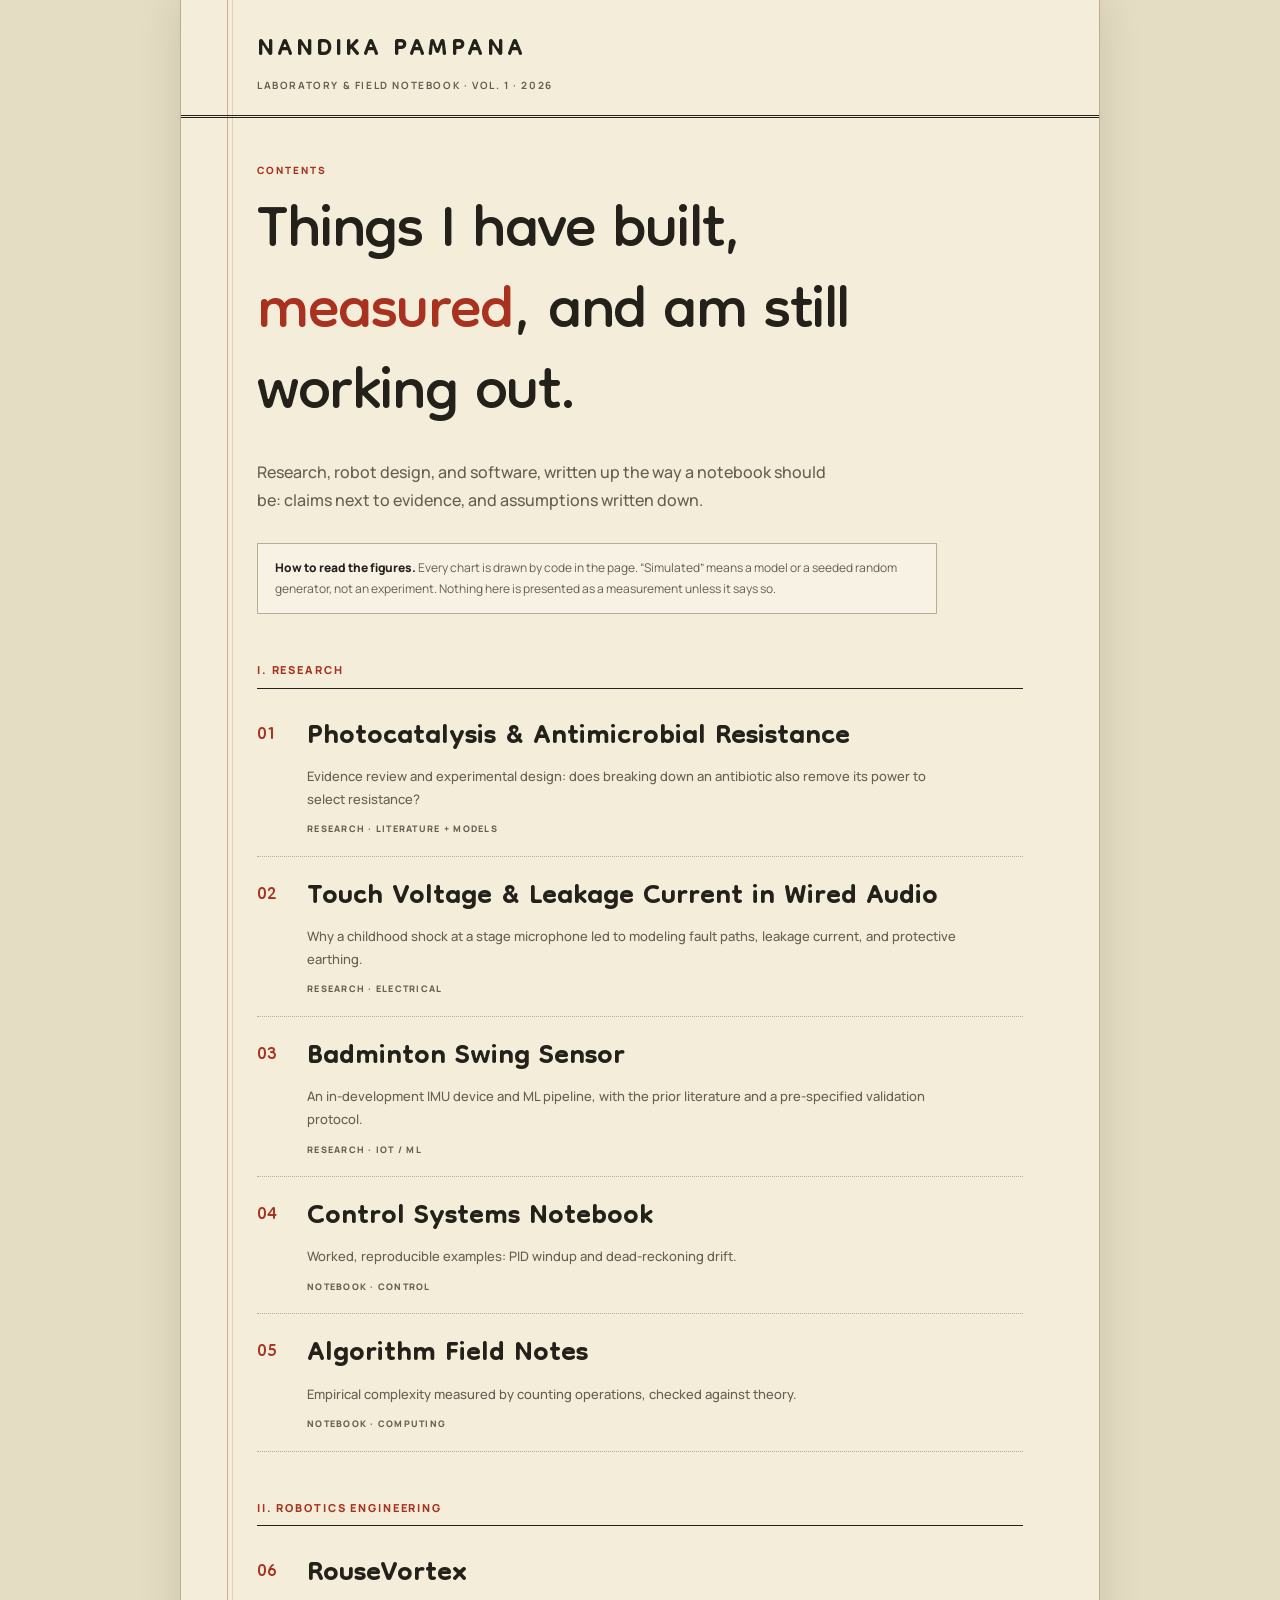
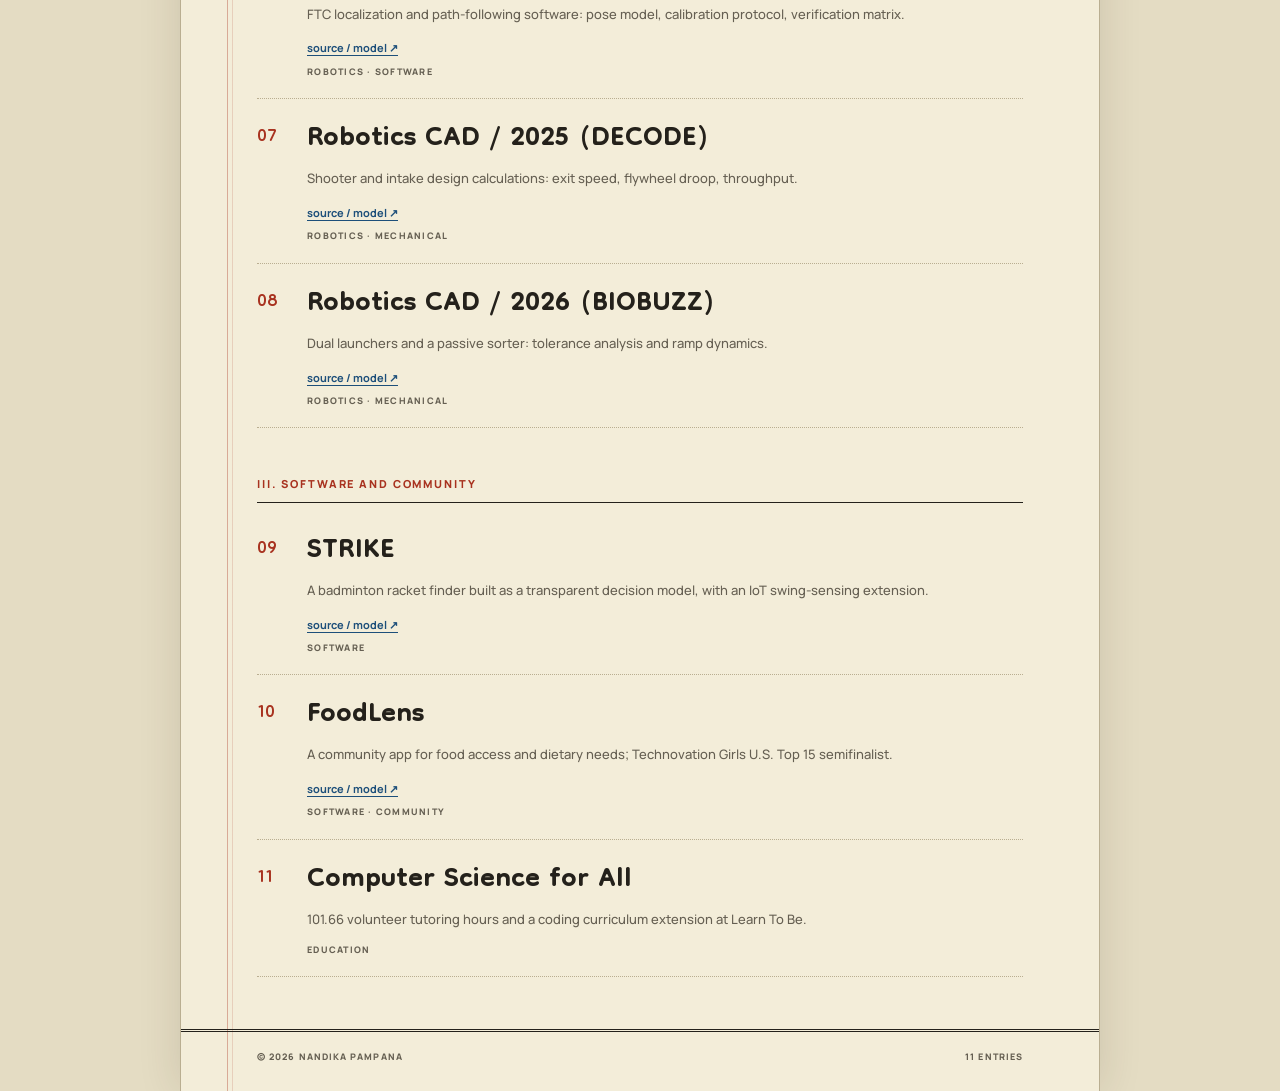
==== commit 80ca0f12: "Correcting font errors and issues" ====
--- a/index.html
+++ b/index.html
@@ -7,8 +7,16 @@
     <title>Nandika Pampana — Laboratory &amp; Field Notebook</title>
 
     <!-- Dongle is loaded from style.css via @import -->
+    <!-- <link rel="preconnect" href="https://fonts.googleapis.com">
+    <link rel="preconnect" href="https://fonts.gstatic.com" crossorigin>
+    <link rel="stylesheet" href="style.css"> -->
+
     <link rel="preconnect" href="https://fonts.googleapis.com">
     <link rel="preconnect" href="https://fonts.gstatic.com" crossorigin>
+    <link
+      href="https://fonts.googleapis.com/css2?family=Dongle:wght@300;400;700&family=Manrope:wght@400;500;600;700;800&display=swap"
+      rel="stylesheet"
+    >
     <link rel="stylesheet" href="style.css">
   </head>
 
--- a/style.css
+++ b/style.css
@@ -1,205 +1,94 @@
-
-@import url("https://fonts.googleapis.com/css2?family=Dongle:wght@300;400;700&display=swap");
-
 
 :root {
   --paper: #f3edd9;
+  --paper-light: #faf6e9;
   --ink: #24211b;
-  --muted: #5f594a;
+  --muted: #655f52;
   --rule: #b9ae91;
   --red: #a8321f;
   --blue: #1d4f7a;
-  --line: #b9ae91;
-  --accent: #1d4f7a;
-
-  --font: "Dongle", "Palatino Linotype", Palatino, Georgia, serif;
-  --serif: var(--font);
-  --mono: var(--font);
+
+  --font-display: "Dongle", "Palatino Linotype", Palatino, Georgia, serif;
+  --font-body: "Manrope", Arial, sans-serif;
+  --font-mono: "Manrope", Arial, sans-serif;
+
+  --page-width: 920px;
+  --page-gutter: clamp(22px, 6vw, 76px);
+  --content-width: 100%;
 }
 
 * {
   box-sizing: border-box;
 }
 
-
 html {
   background: #e4dcc3;
+  scroll-behavior: smooth;
 }
 
 body {
+  width: 100%;
+  max-width: var(--page-width);
+  min-height: 100vh;
   margin: 0 auto;
-  max-width: 860px;
-  min-height: 100vh;
-  background: var(--paper);
+
+  background-color: var(--paper);
+  background-image:
+    linear-gradient(
+      90deg,
+      transparent 46px,
+      rgba(168, 50, 31, 0.36) 46px,
+      rgba(168, 50, 31, 0.36) 47px,
+      transparent 47px,
+      transparent 51px,
+      rgba(168, 50, 31, 0.16) 51px,
+      rgba(168, 50, 31, 0.16) 52px,
+      transparent 52px
+    );
+
   color: var(--ink);
-  font: 400 36px/1 var(--font);
+  font-family: var(--font-body);
+  font-size: 16px;
+  line-height: 1.7;
+
   border-left: 1px solid var(--rule);
   border-right: 1px solid var(--rule);
-  box-shadow: 0 0 40px rgba(60, 45, 20, 0.18);
-  background-image: linear-gradient(
-    90deg,
-    transparent 54px,
-    rgba(168, 50, 31, 0.45) 54px,
-    rgba(168, 50, 31, 0.45) 55px,
-    transparent 55px,
-    transparent 58px,
-    rgba(168, 50, 31, 0.25) 58px,
-    rgba(168, 50, 31, 0.25) 59px,
-    transparent 59px
-  );
+  box-shadow: 0 0 40px rgba(60, 45, 20, 0.14);
+}
+
+img,
+svg,
+video {
+  max-width: 100%;
 }
 
 button,
 input,
 select,
 textarea {
-  font-family: var(--font);
+  font: inherit;
 }
 
 a {
   color: var(--blue);
   text-underline-offset: 3px;
+  transition: color 160ms ease, border-color 160ms ease;
 }
 
 a:hover {
   color: var(--red);
+}
+
+a:focus-visible {
+  outline: 2px solid var(--red);
+  outline-offset: 4px;
 }
 
 .ambient,
 .status-dot,
-.footer-star {
-  display: none;
-}
-
-
-
-.site-header {
-  padding: 44px 40px 18px 84px;
-  text-align: left;
-  border-bottom: 3px double var(--ink);
-}
-
-.wordmark {
-  text-decoration: none;
-  color: var(--ink);
-  font: 700 28px var(--font);
-  letter-spacing: 0.2em;
-}
-
-.wordmark-mark {
-  display: none;
-}
-
-.header-meta {
-  font: 400 22px var(--font);
-  color: var(--muted);
-  margin-top: 6px;
-  letter-spacing: 0.08em;
-}
-
-.home-wrap {
-  padding: 34px 40px 40px 84px;
-}
-
-.eyebrow {
-  font: 400 22px var(--font);
-  letter-spacing: 0.14em;
-  text-transform: uppercase;
-  color: var(--red);
-  margin: 0 0 10px;
-}
-
-.eyebrow-line {
-  display: none;
-}
-
-.intro-block h1 {
-  font: italic 400 clamp(64px, 10vw, 100px) / 0.9 var(--font);
-  margin: 0 0 14px;
-  letter-spacing: -0.01em;
-}
-
-.intro-block h1 span {
-  color: var(--red);
-}
-
-.intro-copy {
-  max-width: 560px;
-  margin: 0 0 8px;
-  color: var(--muted);
-  font-style: italic;
-}
-
-.key {
-  font: 400 24px/1.1 var(--font);
-  border: 1px solid var(--ink);
-  padding: 10px 14px;
-  margin: 22px 0 6px;
-  background: rgba(255, 255, 255, 0.35);
-}
-
-.chapter {
-  font: 700 28px var(--font);
-  letter-spacing: 0.16em;
-  text-transform: uppercase;
-  margin: 38px 0 6px;
-  padding-bottom: 6px;
-  border-bottom: 1px solid var(--ink);
-}
-
-.project {
-  display: grid;
-  grid-template-columns: 54px 1fr;
-  gap: 6px 10px;
-  padding: 14px 0 12px;
-  border-bottom: 1px dotted var(--rule);
-}
-
-.number {
-  font: 400 26px var(--font);
-  color: var(--red);
-  padding-top: 5px;
-}
-
-.project-main h2 {
-  margin: 0;
-  font-size: 40px;
-  line-height: 1;
-  font-weight: 700;
-}
-
-.project-main h2 a {
-  color: var(--ink);
-  text-decoration: none;
-  border-bottom: 1px solid var(--rule);
-}
-
-.project-main h2 a:hover {
-  color: var(--red);
-  border-color: var(--red);
-}
-
-.project-main p {
-  margin: 3px 0 4px;
-  color: var(--muted);
-  font-size: 30px;
-  line-height: 1;
-  font-style: italic;
-}
-
-.type {
-  grid-column: 2;
-  font: 400 22px var(--font);
-  letter-spacing: 0.1em;
-  color: var(--muted);
-}
-
-.project-source {
-  font: 400 24px var(--font);
-  color: var(--blue);
-  text-decoration: underline;
-}
-
+.footer-star,
+.wordmark-mark,
+.eyebrow-line,
 .static-source,
 .row-arrow,
 .search-wrap,
@@ -210,84 +99,321 @@
   display: none;
 }
 
+/*  Home header */
+
+.site-header {
+  padding: 34px var(--page-gutter) 22px;
+  border-bottom: 3px double var(--ink);
+}
+
+.wordmark {
+  display: inline-block;
+  color: var(--ink);
+  font-family: var(--font-display);
+  font-size: 38px;
+  font-weight: 700;
+  line-height: 0.9;
+  letter-spacing: 0.08em;
+  text-decoration: none;
+}
+
+.wordmark:hover {
+  color: var(--red);
+}
+
+.header-meta {
+  margin-top: 10px;
+  color: var(--muted);
+  font-family: var(--font-body);
+  font-size: 10px;
+  font-weight: 700;
+  letter-spacing: 0.16em;
+  line-height: 1.5;
+  text-transform: uppercase;
+}
+
+/*  Home intro */
+
+.home-wrap {
+  padding: 44px var(--page-gutter) 52px;
+}
+
+.intro-block {
+  max-width: 720px;
+  margin-bottom: 42px;
+}
+
+.eyebrow {
+  margin: 0 0 14px;
+  color: var(--red);
+  font-family: var(--font-body);
+  font-size: 10px;
+  font-weight: 800;
+  letter-spacing: 0.2em;
+  text-transform: uppercase;
+}
+
+.intro-block h1 {
+  max-width: 760px;
+  margin: 0 0 22px;
+  font-family: var(--font-display);
+  font-size: clamp(58px, 8.5vw, 94px);
+  font-weight: 400;
+  line-height: 0.86;
+  letter-spacing: -0.015em;
+}
+
+.intro-block h1 span {
+  color: var(--red);
+}
+
+.intro-copy {
+  max-width: 570px;
+  margin: 0 0 18px;
+  color: var(--muted);
+  font-family: var(--font-body);
+  font-size: clamp(14px, 1.6vw, 16px);
+  font-weight: 500;
+  line-height: 1.8;
+}
+
+.key {
+  max-width: 680px;
+  margin: 28px 0 0;
+  padding: 14px 17px;
+  border: 1px solid var(--rule);
+  background: rgba(255, 255, 255, 0.28);
+
+  color: var(--muted);
+  font-family: var(--font-body);
+  font-size: 12px;
+  line-height: 1.7;
+}
+
+.key b {
+  color: var(--ink);
+  font-weight: 800;
+}
+
+/* Chapter headings*/
+
+.chapter {
+  margin: 48px 0 8px;
+  padding-bottom: 9px;
+  border-bottom: 1px solid var(--ink);
+
+  color: var(--red);
+  font-family: var(--font-body);
+  font-size: 11px;
+  font-weight: 800;
+  letter-spacing: 0.17em;
+  line-height: 1.5;
+  text-transform: uppercase;
+}
+
+/*  Project rows  */
+
+.project {
+  display: grid;
+  grid-template-columns: 34px minmax(0, 1fr);
+  gap: 4px 16px;
+
+  padding: 20px 0 19px;
+  border-bottom: 1px dotted var(--rule);
+}
+
+.number {
+  padding-top: 4px;
+  color: var(--red);
+  font-family: var(--font-display);
+  font-size: 29px;
+  font-weight: 400;
+  line-height: 1;
+}
+
+.project-main {
+  min-width: 0;
+}
+
+.project-main h2 {
+  margin: 0 0 7px;
+  font-family: var(--font-display);
+  font-size: clamp(31px, 4.2vw, 43px);
+  font-weight: 700;
+  line-height: 0.96;
+}
+
+.project-main h2 a {
+  color: var(--ink);
+  text-decoration: none;
+  border-bottom: 1px solid transparent;
+}
+
+.project-main h2 a:hover {
+  color: var(--red);
+  border-color: var(--red);
+}
+
+.project-main p {
+  max-width: 650px;
+  margin: 0 0 8px;
+
+  color: var(--muted);
+  font-family: var(--font-body);
+  font-size: 13px;
+  font-weight: 500;
+  line-height: 1.75;
+}
+
+.type {
+  grid-column: 2;
+
+  color: var(--muted);
+  font-family: var(--font-body);
+  font-size: 9px;
+  font-weight: 800;
+  letter-spacing: 0.14em;
+  line-height: 1.6;
+  text-transform: uppercase;
+}
+
+.project-source {
+  display: inline-block;
+  margin-top: 3px;
+
+  color: var(--blue);
+  font-family: var(--font-body);
+  font-size: 11px;
+  font-weight: 700;
+  text-decoration: underline;
+  text-underline-offset: 3px;
+}
+
+/* Footer*/
+
 .site-footer,
 .article-page footer {
-  padding: 16px 40px 28px 84px;
-  border-top: 3px double var(--ink);
-  font: 400 22px var(--font);
-  color: var(--muted);
   display: flex;
   justify-content: space-between;
-}
-
-/* ---------- Entries ---------- */
+  gap: 18px;
+
+  padding: 18px var(--page-gutter) 26px;
+  border-top: 3px double var(--ink);
+
+  color: var(--muted);
+  font-family: var(--font-body);
+  font-size: 9px;
+  font-weight: 800;
+  letter-spacing: 0.12em;
+  line-height: 1.6;
+}
+
+/* Article navigation */
 
 .top {
   display: flex;
   justify-content: space-between;
-  padding: 22px 40px 12px 84px;
-  border-bottom: 1px solid var(--ink);
-  font: 400 24px var(--font);
-  letter-spacing: 0.06em;
+  align-items: center;
+  gap: 16px;
+
+  padding: 17px var(--page-gutter) 14px;
+  border-bottom: 1px solid var(--rule);
+
+  font-family: var(--font-body);
+  font-size: 11px;
+  font-weight: 700;
+  letter-spacing: 0.05em;
 }
 
 .top a {
   color: var(--ink);
+  text-decoration: none;
+}
+
+.top a:hover {
+  color: var(--red);
 }
 
 .top span {
   color: var(--muted);
-}
+  text-align: right;
+}
+
+/*  Article layout  */
 
 .article {
-  padding: 34px 40px 40px 84px;
+  padding: 42px var(--page-gutter) 56px;
 }
 
 .article h1 {
-  font: 700 clamp(52px, 8vw, 76px) / 0.95 var(--font);
-  margin: 0 0 12px;
+  max-width: 760px;
+  margin: 0 0 16px;
+
+  font-family: var(--font-display);
+  font-size: clamp(48px, 7.5vw, 78px);
+  font-weight: 700;
+  line-height: 0.92;
+  letter-spacing: -0.01em;
 }
 
 .dek {
-  font-style: italic;
+  max-width: 680px;
+  margin: 0 0 22px;
+
+  color: var(--muted);
+  font-family: var(--font-body);
+  font-size: clamp(14px, 1.7vw, 17px);
+  font-weight: 500;
+  line-height: 1.8;
+}
+
+.source-link {
+  margin: 0 0 28px;
+  padding-bottom: 18px;
+  border-bottom: 1px solid var(--rule);
+
+  font-family: var(--font-body);
+  font-size: 12px;
+  font-weight: 700;
+  line-height: 1.7;
+}
+
+.article section {
+  margin: 38px 0;
+}
+
+.article h2 {
+  margin: 0 0 17px;
+  padding-bottom: 8px;
+  border-bottom: 1px solid var(--ink);
+
+  font-family: var(--font-body);
+  font-size: 11px;
+  font-weight: 800;
+  letter-spacing: 0.16em;
+  line-height: 1.6;
+  text-transform: uppercase;
+}
+
+.article h3 {
+  margin: 22px 0 8px;
+
+  font-family: var(--font-display);
   font-size: 34px;
+  font-weight: 700;
   line-height: 1;
-  color: var(--muted);
-  margin: 0 0 14px;
-}
-
-.source-link {
-  font: 400 26px var(--font);
-  margin: 0 0 26px;
-  padding-bottom: 14px;
-  border-bottom: 1px solid var(--rule);
-}
-
-.article section {
-  margin: 34px 0;
-}
-
-.article h2 {
-  font: 700 28px var(--font);
-  letter-spacing: 0.14em;
-  text-transform: uppercase;
-  border-bottom: 1px solid var(--ink);
-  padding-bottom: 5px;
-  margin: 0 0 14px;
-}
-
-.article h3 {
-  font: italic 700 32px var(--font);
-  margin: 18px 0 4px;
 }
 
 .article p,
 .article li {
   color: var(--ink);
+  font-family: var(--font-body);
+  font-size: 14px;
+  line-height: 1.85;
 }
 
 .article p {
-  margin: 0 0 14px;
+  margin: 0 0 16px;
 }
 
 .article li {
@@ -296,69 +422,83 @@
 
 .article ol,
 .article ul {
-  padding-left: 26px;
-}
+  padding-left: 24px;
+}
+
+/*  Labels and callouts */
 
 .pill {
   display: inline-block;
+  margin: 0 6px 6px 0;
+  padding: 4px 8px;
   border: 1px solid var(--red);
-  color: var(--red);
-  padding: 0 8px;
-  margin-right: 6px;
-  font: 400 22px var(--font);
-  letter-spacing: 0.08em;
+
+  color: var(--red);
+  font-family: var(--font-body);
+  font-size: 9px;
+  font-weight: 800;
+  letter-spacing: 0.1em;
+  line-height: 1.5;
   text-transform: uppercase;
 }
 
 .figure,
 .visual {
-  margin: 24px 0;
-  padding: 12px;
-  border: 1px solid var(--ink);
-  background: rgba(255, 255, 255, 0.4);
+  margin: 26px 0;
+  padding: 16px;
+  border: 1px solid var(--rule);
+  background: rgba(255, 255, 255, 0.32);
 }
 
 .figure svg {
+  display: block;
   width: 100%;
   height: auto;
-  display: block;
 }
 
 .figure figcaption,
 .small-note {
-  font: 400 24px/1.1 var(--font);
-  color: var(--muted);
-  margin-top: 10px;
+  margin-top: 12px;
+
+  color: var(--muted);
+  font-family: var(--font-body);
+  font-size: 11px;
+  line-height: 1.7;
 }
 
 .readout {
-  font: 400 26px/1.1 var(--font) !important;
+  margin: 0 0 26px !important;
+  padding: 12px 15px;
   border-left: 3px solid var(--red);
-  padding: 2px 0 2px 12px;
-  margin: -8px 0 24px !important;
-  background: rgba(168, 50, 31, 0.06);
+  background: rgba(168, 50, 31, 0.055);
+
+  font-family: var(--font-body);
+  font-size: 12px !important;
+  line-height: 1.75 !important;
 }
 
 .story {
+  margin: 24px 0;
+  padding: 3px 0 3px 18px;
   border-left: 3px solid var(--red);
-  padding: 2px 0 2px 20px;
-  margin: 20px 0;
 }
 
 .story p {
-  font-size: 34px;
-}
+  font-size: 14px;
+}
+
+/* Data and calculation blocks */
 
 .ledger {
   display: grid;
-  grid-template-columns: repeat(auto-fit, minmax(200px, 1fr));
-  gap: 0;
-  border: 1px solid var(--ink);
+  grid-template-columns: repeat(auto-fit, minmax(180px, 1fr));
+  border: 1px solid var(--rule);
 }
 
 .ledger div {
-  padding: 4px 16px 8px;
+  padding: 12px 16px;
   border-right: 1px solid var(--rule);
+  border-bottom: 1px solid var(--rule);
 }
 
 .ledger div:last-child {
@@ -366,58 +506,75 @@
 }
 
 .ledger h3 {
-  font: 700 22px var(--font);
-  letter-spacing: 0.14em;
-  color: var(--red);
-  margin: 10px 0 4px;
+  margin: 5px 0 8px;
+
+  color: var(--red);
+  font-family: var(--font-body);
+  font-size: 10px;
+  font-weight: 800;
+  letter-spacing: 0.12em;
+  line-height: 1.5;
+  text-transform: uppercase;
 }
 
 .calc {
   display: grid;
-  grid-template-columns: repeat(auto-fit, minmax(120px, 1fr));
-  gap: 12px;
-  margin: 16px 0;
+  grid-template-columns: repeat(auto-fit, minmax(150px, 1fr));
+  gap: 14px;
+  margin: 18px 0;
 }
 
 .calc label {
-  font: 400 22px var(--font);
+  display: grid;
+  gap: 6px;
+
+  font-family: var(--font-body);
+  font-size: 10px;
+  font-weight: 800;
   letter-spacing: 0.06em;
-  display: grid;
-  gap: 4px;
 }
 
 .calc input,
 .calc select {
-  font: 400 26px var(--font);
-  padding: 6px 8px;
-  border: 1px solid var(--ink);
-  background: #fffdf4;
+  width: 100%;
+  min-width: 0;
+  padding: 9px 10px;
+  border: 1px solid var(--rule);
+  border-radius: 0;
+  background: var(--paper-light);
+
   color: var(--ink);
-  border-radius: 0;
-}
-
-/* ---------- Tables ---------- */
+  font-family: var(--font-body);
+  font-size: 13px;
+}
+
+/*  Tables */
 
 table.tbl {
   width: 100%;
+  margin: 18px 0 26px;
   border-collapse: collapse;
-  margin: 14px 0 22px;
-  font-size: 28px;
-  line-height: 1;
+
+  font-family: var(--font-body);
+  font-size: 12px;
+  line-height: 1.7;
 }
 
 .tbl th {
-  font: 700 22px var(--font);
-  letter-spacing: 0.08em;
-  text-transform: uppercase;
-  text-align: left;
+  padding: 9px 10px;
   border-top: 2px solid var(--ink);
   border-bottom: 1px solid var(--ink);
-  padding: 6px 8px;
+
+  font-family: var(--font-body);
+  font-size: 9px;
+  font-weight: 800;
+  letter-spacing: 0.1em;
+  text-align: left;
+  text-transform: uppercase;
 }
 
 .tbl td {
-  padding: 7px 8px;
+  padding: 9px 10px;
   border-bottom: 1px solid var(--rule);
   vertical-align: top;
 }
@@ -427,22 +584,23 @@
 }
 
 .tbl td:first-child {
-  font-weight: 700;
-}
-
-/* ---------- Misc ---------- */
+  font-weight: 800;
+}
+
+/*  Miscellaneous article elements */
 
 .timeline {
-  border-left: 2px solid var(--ink);
   padding-left: 18px;
+  border-left: 2px solid var(--rule);
 }
 
 .timeline article {
-  margin: 0 0 14px;
+  margin: 0 0 18px;
 }
 
 .references ol {
-  font-size: 30px;
+  font-size: 12px;
+  line-height: 1.8;
 }
 
 .references a {
@@ -450,30 +608,136 @@
 }
 
 .disclaimer {
-  font: 400 24px/1.1 var(--font) !important;
+  margin-top: 28px !important;
+  padding-top: 14px;
+  border-top: 1px solid var(--rule);
+
   color: var(--muted) !important;
-  border-top: 1px solid var(--rule);
-  padding-top: 12px;
+  font-family: var(--font-body);
+  font-size: 11px !important;
+  line-height: 1.75 !important;
 }
 
 .back {
-  font: 400 26px var(--font);
+  display: inline-block;
+  padding-top: 14px;
   border-top: 1px solid var(--ink);
-  padding-top: 14px;
+
+  font-family: var(--font-body);
+  font-size: 11px;
+  font-weight: 700;
 }
 
 object.pdf {
+  display: block;
   width: 100%;
   height: 560px;
-  border: 1px solid var(--ink);
-  background: #fff;
-}
-
-/* ---------- Responsive / print ---------- */
+  border: 1px solid var(--rule);
+  background: white;
+}
+
 
 @media (max-width: 640px) {
   body {
     background-image: none;
+    border-left: 0;
+    border-right: 0;
+  }
+
+  .site-header {
+    padding-top: 26px;
+  }
+
+  .home-wrap {
+    padding-top: 32px;
+  }
+
+  .intro-block {
+    margin-bottom: 34px;
+  }
+
+  .intro-block h1 {
+    font-size: clamp(55px, 15vw, 78px);
+    line-height: 0.88;
+  }
+
+  .chapter {
+    margin-top: 38px;
+  }
+
+  .project {
+    grid-template-columns: 26px minmax(0, 1fr);
+    gap: 4px 12px;
+    padding: 17px 0;
+  }
+
+  .number {
+    font-size: 24px;
+  }
+
+  .project-main h2 {
+    font-size: clamp(29px, 8vw, 37px);
+  }
+
+  .project-main p {
+    font-size: 12px;
+    line-height: 1.75;
+  }
+
+  .type {
+    font-size: 8px;
+    letter-spacing: 0.1em;
+  }
+
+  .article {
+    padding-top: 32px;
+  }
+
+  .article h1 {
+    font-size: clamp(45px, 12vw, 66px);
+  }
+
+  .article p,
+  .article li {
+    font-size: 13px;
+  }
+
+  .figure,
+  .visual {
+    padding: 10px;
+  }
+
+  table.tbl {
+    display: block;
+    overflow-x: auto;
+    white-space: normal;
+  }
+
+  .site-footer,
+  .article-page footer {
+    flex-wrap: wrap;
+  }
+}
+
+@media (prefers-reduced-motion: reduce) {
+  html {
+    scroll-behavior: auto;
+  }
+
+  *,
+  *::before,
+  *::after {
+    transition-duration: 0.01ms !important;
+  }
+}
+
+
+@media print {
+  html,
+  body {
+    max-width: none;
+    background: white;
+    box-shadow: none;
   }
 
   .site-header,
@@ -482,23 +746,12 @@
   .article,
   .site-footer,
   .article-page footer {
-    padding-left: 22px;
-    padding-right: 22px;
-  }
-
-  .project {
-    grid-template-columns: 40px 1fr;
-  }
-
-  table.tbl {
-    font-size: 26px;
-  }
-}
-
-@media print {
-  html,
-  body {
-    background: #fff;
-    box-shadow: none;
-  }
-}
+    padding-left: 24px;
+    padding-right: 24px;
+  }
+
+  a {
+    color: var(--ink);
+  }
+}
+
--- a/style.css
+++ b/style.css
@@ -1,205 +1,94 @@
-
-@import url("https://fonts.googleapis.com/css2?family=Dongle:wght@300;400;700&display=swap");
-
 
 :root {
   --paper: #f3edd9;
+  --paper-light: #faf6e9;
   --ink: #24211b;
-  --muted: #5f594a;
+  --muted: #655f52;
   --rule: #b9ae91;
   --red: #a8321f;
   --blue: #1d4f7a;
-  --line: #b9ae91;
-  --accent: #1d4f7a;
-
-  --font: "Dongle", "Palatino Linotype", Palatino, Georgia, serif;
-  --serif: var(--font);
-  --mono: var(--font);
+
+  --font-display: "Dongle", "Palatino Linotype", Palatino, Georgia, serif;
+  --font-body: "Manrope", Arial, sans-serif;
+  --font-mono: "Manrope", Arial, sans-serif;
+
+  --page-width: 920px;
+  --page-gutter: clamp(22px, 6vw, 76px);
+  --content-width: 100%;
 }
 
 * {
   box-sizing: border-box;
 }
 
-
 html {
   background: #e4dcc3;
+  scroll-behavior: smooth;
 }
 
 body {
+  width: 100%;
+  max-width: var(--page-width);
+  min-height: 100vh;
   margin: 0 auto;
-  max-width: 860px;
-  min-height: 100vh;
-  background: var(--paper);
+
+  background-color: var(--paper);
+  background-image:
+    linear-gradient(
+      90deg,
+      transparent 46px,
+      rgba(168, 50, 31, 0.36) 46px,
+      rgba(168, 50, 31, 0.36) 47px,
+      transparent 47px,
+      transparent 51px,
+      rgba(168, 50, 31, 0.16) 51px,
+      rgba(168, 50, 31, 0.16) 52px,
+      transparent 52px
+    );
+
   color: var(--ink);
-  font: 400 36px/1 var(--font);
+  font-family: var(--font-body);
+  font-size: 16px;
+  line-height: 1.7;
+
   border-left: 1px solid var(--rule);
   border-right: 1px solid var(--rule);
-  box-shadow: 0 0 40px rgba(60, 45, 20, 0.18);
-  background-image: linear-gradient(
-    90deg,
-    transparent 54px,
-    rgba(168, 50, 31, 0.45) 54px,
-    rgba(168, 50, 31, 0.45) 55px,
-    transparent 55px,
-    transparent 58px,
-    rgba(168, 50, 31, 0.25) 58px,
-    rgba(168, 50, 31, 0.25) 59px,
-    transparent 59px
-  );
+  box-shadow: 0 0 40px rgba(60, 45, 20, 0.14);
+}
+
+img,
+svg,
+video {
+  max-width: 100%;
 }
 
 button,
 input,
 select,
 textarea {
-  font-family: var(--font);
+  font: inherit;
 }
 
 a {
   color: var(--blue);
   text-underline-offset: 3px;
+  transition: color 160ms ease, border-color 160ms ease;
 }
 
 a:hover {
   color: var(--red);
+}
+
+a:focus-visible {
+  outline: 2px solid var(--red);
+  outline-offset: 4px;
 }
 
 .ambient,
 .status-dot,
-.footer-star {
-  display: none;
-}
-
-
-
-.site-header {
-  padding: 44px 40px 18px 84px;
-  text-align: left;
-  border-bottom: 3px double var(--ink);
-}
-
-.wordmark {
-  text-decoration: none;
-  color: var(--ink);
-  font: 700 28px var(--font);
-  letter-spacing: 0.2em;
-}
-
-.wordmark-mark {
-  display: none;
-}
-
-.header-meta {
-  font: 400 22px var(--font);
-  color: var(--muted);
-  margin-top: 6px;
-  letter-spacing: 0.08em;
-}
-
-.home-wrap {
-  padding: 34px 40px 40px 84px;
-}
-
-.eyebrow {
-  font: 400 22px var(--font);
-  letter-spacing: 0.14em;
-  text-transform: uppercase;
-  color: var(--red);
-  margin: 0 0 10px;
-}
-
-.eyebrow-line {
-  display: none;
-}
-
-.intro-block h1 {
-  font: italic 400 clamp(64px, 10vw, 100px) / 0.9 var(--font);
-  margin: 0 0 14px;
-  letter-spacing: -0.01em;
-}
-
-.intro-block h1 span {
-  color: var(--red);
-}
-
-.intro-copy {
-  max-width: 560px;
-  margin: 0 0 8px;
-  color: var(--muted);
-  font-style: italic;
-}
-
-.key {
-  font: 400 24px/1.1 var(--font);
-  border: 1px solid var(--ink);
-  padding: 10px 14px;
-  margin: 22px 0 6px;
-  background: rgba(255, 255, 255, 0.35);
-}
-
-.chapter {
-  font: 700 28px var(--font);
-  letter-spacing: 0.16em;
-  text-transform: uppercase;
-  margin: 38px 0 6px;
-  padding-bottom: 6px;
-  border-bottom: 1px solid var(--ink);
-}
-
-.project {
-  display: grid;
-  grid-template-columns: 54px 1fr;
-  gap: 6px 10px;
-  padding: 14px 0 12px;
-  border-bottom: 1px dotted var(--rule);
-}
-
-.number {
-  font: 400 26px var(--font);
-  color: var(--red);
-  padding-top: 5px;
-}
-
-.project-main h2 {
-  margin: 0;
-  font-size: 40px;
-  line-height: 1;
-  font-weight: 700;
-}
-
-.project-main h2 a {
-  color: var(--ink);
-  text-decoration: none;
-  border-bottom: 1px solid var(--rule);
-}
-
-.project-main h2 a:hover {
-  color: var(--red);
-  border-color: var(--red);
-}
-
-.project-main p {
-  margin: 3px 0 4px;
-  color: var(--muted);
-  font-size: 30px;
-  line-height: 1;
-  font-style: italic;
-}
-
-.type {
-  grid-column: 2;
-  font: 400 22px var(--font);
-  letter-spacing: 0.1em;
-  color: var(--muted);
-}
-
-.project-source {
-  font: 400 24px var(--font);
-  color: var(--blue);
-  text-decoration: underline;
-}
-
+.footer-star,
+.wordmark-mark,
+.eyebrow-line,
 .static-source,
 .row-arrow,
 .search-wrap,
@@ -210,84 +99,321 @@
   display: none;
 }
 
+/*  Home header */
+
+.site-header {
+  padding: 34px var(--page-gutter) 22px;
+  border-bottom: 3px double var(--ink);
+}
+
+.wordmark {
+  display: inline-block;
+  color: var(--ink);
+  font-family: var(--font-display);
+  font-size: 38px;
+  font-weight: 700;
+  line-height: 0.9;
+  letter-spacing: 0.08em;
+  text-decoration: none;
+}
+
+.wordmark:hover {
+  color: var(--red);
+}
+
+.header-meta {
+  margin-top: 10px;
+  color: var(--muted);
+  font-family: var(--font-body);
+  font-size: 10px;
+  font-weight: 700;
+  letter-spacing: 0.16em;
+  line-height: 1.5;
+  text-transform: uppercase;
+}
+
+/*  Home intro */
+
+.home-wrap {
+  padding: 44px var(--page-gutter) 52px;
+}
+
+.intro-block {
+  max-width: 720px;
+  margin-bottom: 42px;
+}
+
+.eyebrow {
+  margin: 0 0 14px;
+  color: var(--red);
+  font-family: var(--font-body);
+  font-size: 10px;
+  font-weight: 800;
+  letter-spacing: 0.2em;
+  text-transform: uppercase;
+}
+
+.intro-block h1 {
+  max-width: 760px;
+  margin: 0 0 22px;
+  font-family: var(--font-display);
+  font-size: clamp(58px, 8.5vw, 94px);
+  font-weight: 400;
+  line-height: 0.86;
+  letter-spacing: -0.015em;
+}
+
+.intro-block h1 span {
+  color: var(--red);
+}
+
+.intro-copy {
+  max-width: 570px;
+  margin: 0 0 18px;
+  color: var(--muted);
+  font-family: var(--font-body);
+  font-size: clamp(14px, 1.6vw, 16px);
+  font-weight: 500;
+  line-height: 1.8;
+}
+
+.key {
+  max-width: 680px;
+  margin: 28px 0 0;
+  padding: 14px 17px;
+  border: 1px solid var(--rule);
+  background: rgba(255, 255, 255, 0.28);
+
+  color: var(--muted);
+  font-family: var(--font-body);
+  font-size: 12px;
+  line-height: 1.7;
+}
+
+.key b {
+  color: var(--ink);
+  font-weight: 800;
+}
+
+/* Chapter headings*/
+
+.chapter {
+  margin: 48px 0 8px;
+  padding-bottom: 9px;
+  border-bottom: 1px solid var(--ink);
+
+  color: var(--red);
+  font-family: var(--font-body);
+  font-size: 11px;
+  font-weight: 800;
+  letter-spacing: 0.17em;
+  line-height: 1.5;
+  text-transform: uppercase;
+}
+
+/*  Project rows  */
+
+.project {
+  display: grid;
+  grid-template-columns: 34px minmax(0, 1fr);
+  gap: 4px 16px;
+
+  padding: 20px 0 19px;
+  border-bottom: 1px dotted var(--rule);
+}
+
+.number {
+  padding-top: 4px;
+  color: var(--red);
+  font-family: var(--font-display);
+  font-size: 29px;
+  font-weight: 400;
+  line-height: 1;
+}
+
+.project-main {
+  min-width: 0;
+}
+
+.project-main h2 {
+  margin: 0 0 7px;
+  font-family: var(--font-display);
+  font-size: clamp(31px, 4.2vw, 43px);
+  font-weight: 700;
+  line-height: 0.96;
+}
+
+.project-main h2 a {
+  color: var(--ink);
+  text-decoration: none;
+  border-bottom: 1px solid transparent;
+}
+
+.project-main h2 a:hover {
+  color: var(--red);
+  border-color: var(--red);
+}
+
+.project-main p {
+  max-width: 650px;
+  margin: 0 0 8px;
+
+  color: var(--muted);
+  font-family: var(--font-body);
+  font-size: 13px;
+  font-weight: 500;
+  line-height: 1.75;
+}
+
+.type {
+  grid-column: 2;
+
+  color: var(--muted);
+  font-family: var(--font-body);
+  font-size: 9px;
+  font-weight: 800;
+  letter-spacing: 0.14em;
+  line-height: 1.6;
+  text-transform: uppercase;
+}
+
+.project-source {
+  display: inline-block;
+  margin-top: 3px;
+
+  color: var(--blue);
+  font-family: var(--font-body);
+  font-size: 11px;
+  font-weight: 700;
+  text-decoration: underline;
+  text-underline-offset: 3px;
+}
+
+/* Footer*/
+
 .site-footer,
 .article-page footer {
-  padding: 16px 40px 28px 84px;
-  border-top: 3px double var(--ink);
-  font: 400 22px var(--font);
-  color: var(--muted);
   display: flex;
   justify-content: space-between;
-}
-
-/* ---------- Entries ---------- */
+  gap: 18px;
+
+  padding: 18px var(--page-gutter) 26px;
+  border-top: 3px double var(--ink);
+
+  color: var(--muted);
+  font-family: var(--font-body);
+  font-size: 9px;
+  font-weight: 800;
+  letter-spacing: 0.12em;
+  line-height: 1.6;
+}
+
+/* Article navigation */
 
 .top {
   display: flex;
   justify-content: space-between;
-  padding: 22px 40px 12px 84px;
-  border-bottom: 1px solid var(--ink);
-  font: 400 24px var(--font);
-  letter-spacing: 0.06em;
+  align-items: center;
+  gap: 16px;
+
+  padding: 17px var(--page-gutter) 14px;
+  border-bottom: 1px solid var(--rule);
+
+  font-family: var(--font-body);
+  font-size: 11px;
+  font-weight: 700;
+  letter-spacing: 0.05em;
 }
 
 .top a {
   color: var(--ink);
+  text-decoration: none;
+}
+
+.top a:hover {
+  color: var(--red);
 }
 
 .top span {
   color: var(--muted);
-}
+  text-align: right;
+}
+
+/*  Article layout  */
 
 .article {
-  padding: 34px 40px 40px 84px;
+  padding: 42px var(--page-gutter) 56px;
 }
 
 .article h1 {
-  font: 700 clamp(52px, 8vw, 76px) / 0.95 var(--font);
-  margin: 0 0 12px;
+  max-width: 760px;
+  margin: 0 0 16px;
+
+  font-family: var(--font-display);
+  font-size: clamp(48px, 7.5vw, 78px);
+  font-weight: 700;
+  line-height: 0.92;
+  letter-spacing: -0.01em;
 }
 
 .dek {
-  font-style: italic;
+  max-width: 680px;
+  margin: 0 0 22px;
+
+  color: var(--muted);
+  font-family: var(--font-body);
+  font-size: clamp(14px, 1.7vw, 17px);
+  font-weight: 500;
+  line-height: 1.8;
+}
+
+.source-link {
+  margin: 0 0 28px;
+  padding-bottom: 18px;
+  border-bottom: 1px solid var(--rule);
+
+  font-family: var(--font-body);
+  font-size: 12px;
+  font-weight: 700;
+  line-height: 1.7;
+}
+
+.article section {
+  margin: 38px 0;
+}
+
+.article h2 {
+  margin: 0 0 17px;
+  padding-bottom: 8px;
+  border-bottom: 1px solid var(--ink);
+
+  font-family: var(--font-body);
+  font-size: 11px;
+  font-weight: 800;
+  letter-spacing: 0.16em;
+  line-height: 1.6;
+  text-transform: uppercase;
+}
+
+.article h3 {
+  margin: 22px 0 8px;
+
+  font-family: var(--font-display);
   font-size: 34px;
+  font-weight: 700;
   line-height: 1;
-  color: var(--muted);
-  margin: 0 0 14px;
-}
-
-.source-link {
-  font: 400 26px var(--font);
-  margin: 0 0 26px;
-  padding-bottom: 14px;
-  border-bottom: 1px solid var(--rule);
-}
-
-.article section {
-  margin: 34px 0;
-}
-
-.article h2 {
-  font: 700 28px var(--font);
-  letter-spacing: 0.14em;
-  text-transform: uppercase;
-  border-bottom: 1px solid var(--ink);
-  padding-bottom: 5px;
-  margin: 0 0 14px;
-}
-
-.article h3 {
-  font: italic 700 32px var(--font);
-  margin: 18px 0 4px;
 }
 
 .article p,
 .article li {
   color: var(--ink);
+  font-family: var(--font-body);
+  font-size: 14px;
+  line-height: 1.85;
 }
 
 .article p {
-  margin: 0 0 14px;
+  margin: 0 0 16px;
 }
 
 .article li {
@@ -296,69 +422,83 @@
 
 .article ol,
 .article ul {
-  padding-left: 26px;
-}
+  padding-left: 24px;
+}
+
+/*  Labels and callouts */
 
 .pill {
   display: inline-block;
+  margin: 0 6px 6px 0;
+  padding: 4px 8px;
   border: 1px solid var(--red);
-  color: var(--red);
-  padding: 0 8px;
-  margin-right: 6px;
-  font: 400 22px var(--font);
-  letter-spacing: 0.08em;
+
+  color: var(--red);
+  font-family: var(--font-body);
+  font-size: 9px;
+  font-weight: 800;
+  letter-spacing: 0.1em;
+  line-height: 1.5;
   text-transform: uppercase;
 }
 
 .figure,
 .visual {
-  margin: 24px 0;
-  padding: 12px;
-  border: 1px solid var(--ink);
-  background: rgba(255, 255, 255, 0.4);
+  margin: 26px 0;
+  padding: 16px;
+  border: 1px solid var(--rule);
+  background: rgba(255, 255, 255, 0.32);
 }
 
 .figure svg {
+  display: block;
   width: 100%;
   height: auto;
-  display: block;
 }
 
 .figure figcaption,
 .small-note {
-  font: 400 24px/1.1 var(--font);
-  color: var(--muted);
-  margin-top: 10px;
+  margin-top: 12px;
+
+  color: var(--muted);
+  font-family: var(--font-body);
+  font-size: 11px;
+  line-height: 1.7;
 }
 
 .readout {
-  font: 400 26px/1.1 var(--font) !important;
+  margin: 0 0 26px !important;
+  padding: 12px 15px;
   border-left: 3px solid var(--red);
-  padding: 2px 0 2px 12px;
-  margin: -8px 0 24px !important;
-  background: rgba(168, 50, 31, 0.06);
+  background: rgba(168, 50, 31, 0.055);
+
+  font-family: var(--font-body);
+  font-size: 12px !important;
+  line-height: 1.75 !important;
 }
 
 .story {
+  margin: 24px 0;
+  padding: 3px 0 3px 18px;
   border-left: 3px solid var(--red);
-  padding: 2px 0 2px 20px;
-  margin: 20px 0;
 }
 
 .story p {
-  font-size: 34px;
-}
+  font-size: 14px;
+}
+
+/* Data and calculation blocks */
 
 .ledger {
   display: grid;
-  grid-template-columns: repeat(auto-fit, minmax(200px, 1fr));
-  gap: 0;
-  border: 1px solid var(--ink);
+  grid-template-columns: repeat(auto-fit, minmax(180px, 1fr));
+  border: 1px solid var(--rule);
 }
 
 .ledger div {
-  padding: 4px 16px 8px;
+  padding: 12px 16px;
   border-right: 1px solid var(--rule);
+  border-bottom: 1px solid var(--rule);
 }
 
 .ledger div:last-child {
@@ -366,58 +506,75 @@
 }
 
 .ledger h3 {
-  font: 700 22px var(--font);
-  letter-spacing: 0.14em;
-  color: var(--red);
-  margin: 10px 0 4px;
+  margin: 5px 0 8px;
+
+  color: var(--red);
+  font-family: var(--font-body);
+  font-size: 10px;
+  font-weight: 800;
+  letter-spacing: 0.12em;
+  line-height: 1.5;
+  text-transform: uppercase;
 }
 
 .calc {
   display: grid;
-  grid-template-columns: repeat(auto-fit, minmax(120px, 1fr));
-  gap: 12px;
-  margin: 16px 0;
+  grid-template-columns: repeat(auto-fit, minmax(150px, 1fr));
+  gap: 14px;
+  margin: 18px 0;
 }
 
 .calc label {
-  font: 400 22px var(--font);
+  display: grid;
+  gap: 6px;
+
+  font-family: var(--font-body);
+  font-size: 10px;
+  font-weight: 800;
   letter-spacing: 0.06em;
-  display: grid;
-  gap: 4px;
 }
 
 .calc input,
 .calc select {
-  font: 400 26px var(--font);
-  padding: 6px 8px;
-  border: 1px solid var(--ink);
-  background: #fffdf4;
+  width: 100%;
+  min-width: 0;
+  padding: 9px 10px;
+  border: 1px solid var(--rule);
+  border-radius: 0;
+  background: var(--paper-light);
+
   color: var(--ink);
-  border-radius: 0;
-}
-
-/* ---------- Tables ---------- */
+  font-family: var(--font-body);
+  font-size: 13px;
+}
+
+/*  Tables */
 
 table.tbl {
   width: 100%;
+  margin: 18px 0 26px;
   border-collapse: collapse;
-  margin: 14px 0 22px;
-  font-size: 28px;
-  line-height: 1;
+
+  font-family: var(--font-body);
+  font-size: 12px;
+  line-height: 1.7;
 }
 
 .tbl th {
-  font: 700 22px var(--font);
-  letter-spacing: 0.08em;
-  text-transform: uppercase;
-  text-align: left;
+  padding: 9px 10px;
   border-top: 2px solid var(--ink);
   border-bottom: 1px solid var(--ink);
-  padding: 6px 8px;
+
+  font-family: var(--font-body);
+  font-size: 9px;
+  font-weight: 800;
+  letter-spacing: 0.1em;
+  text-align: left;
+  text-transform: uppercase;
 }
 
 .tbl td {
-  padding: 7px 8px;
+  padding: 9px 10px;
   border-bottom: 1px solid var(--rule);
   vertical-align: top;
 }
@@ -427,22 +584,23 @@
 }
 
 .tbl td:first-child {
-  font-weight: 700;
-}
-
-/* ---------- Misc ---------- */
+  font-weight: 800;
+}
+
+/*  Miscellaneous article elements */
 
 .timeline {
-  border-left: 2px solid var(--ink);
   padding-left: 18px;
+  border-left: 2px solid var(--rule);
 }
 
 .timeline article {
-  margin: 0 0 14px;
+  margin: 0 0 18px;
 }
 
 .references ol {
-  font-size: 30px;
+  font-size: 12px;
+  line-height: 1.8;
 }
 
 .references a {
@@ -450,30 +608,136 @@
 }
 
 .disclaimer {
-  font: 400 24px/1.1 var(--font) !important;
+  margin-top: 28px !important;
+  padding-top: 14px;
+  border-top: 1px solid var(--rule);
+
   color: var(--muted) !important;
-  border-top: 1px solid var(--rule);
-  padding-top: 12px;
+  font-family: var(--font-body);
+  font-size: 11px !important;
+  line-height: 1.75 !important;
 }
 
 .back {
-  font: 400 26px var(--font);
+  display: inline-block;
+  padding-top: 14px;
   border-top: 1px solid var(--ink);
-  padding-top: 14px;
+
+  font-family: var(--font-body);
+  font-size: 11px;
+  font-weight: 700;
 }
 
 object.pdf {
+  display: block;
   width: 100%;
   height: 560px;
-  border: 1px solid var(--ink);
-  background: #fff;
-}
-
-/* ---------- Responsive / print ---------- */
+  border: 1px solid var(--rule);
+  background: white;
+}
+
 
 @media (max-width: 640px) {
   body {
     background-image: none;
+    border-left: 0;
+    border-right: 0;
+  }
+
+  .site-header {
+    padding-top: 26px;
+  }
+
+  .home-wrap {
+    padding-top: 32px;
+  }
+
+  .intro-block {
+    margin-bottom: 34px;
+  }
+
+  .intro-block h1 {
+    font-size: clamp(55px, 15vw, 78px);
+    line-height: 0.88;
+  }
+
+  .chapter {
+    margin-top: 38px;
+  }
+
+  .project {
+    grid-template-columns: 26px minmax(0, 1fr);
+    gap: 4px 12px;
+    padding: 17px 0;
+  }
+
+  .number {
+    font-size: 24px;
+  }
+
+  .project-main h2 {
+    font-size: clamp(29px, 8vw, 37px);
+  }
+
+  .project-main p {
+    font-size: 12px;
+    line-height: 1.75;
+  }
+
+  .type {
+    font-size: 8px;
+    letter-spacing: 0.1em;
+  }
+
+  .article {
+    padding-top: 32px;
+  }
+
+  .article h1 {
+    font-size: clamp(45px, 12vw, 66px);
+  }
+
+  .article p,
+  .article li {
+    font-size: 13px;
+  }
+
+  .figure,
+  .visual {
+    padding: 10px;
+  }
+
+  table.tbl {
+    display: block;
+    overflow-x: auto;
+    white-space: normal;
+  }
+
+  .site-footer,
+  .article-page footer {
+    flex-wrap: wrap;
+  }
+}
+
+@media (prefers-reduced-motion: reduce) {
+  html {
+    scroll-behavior: auto;
+  }
+
+  *,
+  *::before,
+  *::after {
+    transition-duration: 0.01ms !important;
+  }
+}
+
+
+@media print {
+  html,
+  body {
+    max-width: none;
+    background: white;
+    box-shadow: none;
   }
 
   .site-header,
@@ -482,23 +746,12 @@
   .article,
   .site-footer,
   .article-page footer {
-    padding-left: 22px;
-    padding-right: 22px;
-  }
-
-  .project {
-    grid-template-columns: 40px 1fr;
-  }
-
-  table.tbl {
-    font-size: 26px;
-  }
-}
-
-@media print {
-  html,
-  body {
-    background: #fff;
-    box-shadow: none;
-  }
-}
+    padding-left: 24px;
+    padding-right: 24px;
+  }
+
+  a {
+    color: var(--ink);
+  }
+}
+
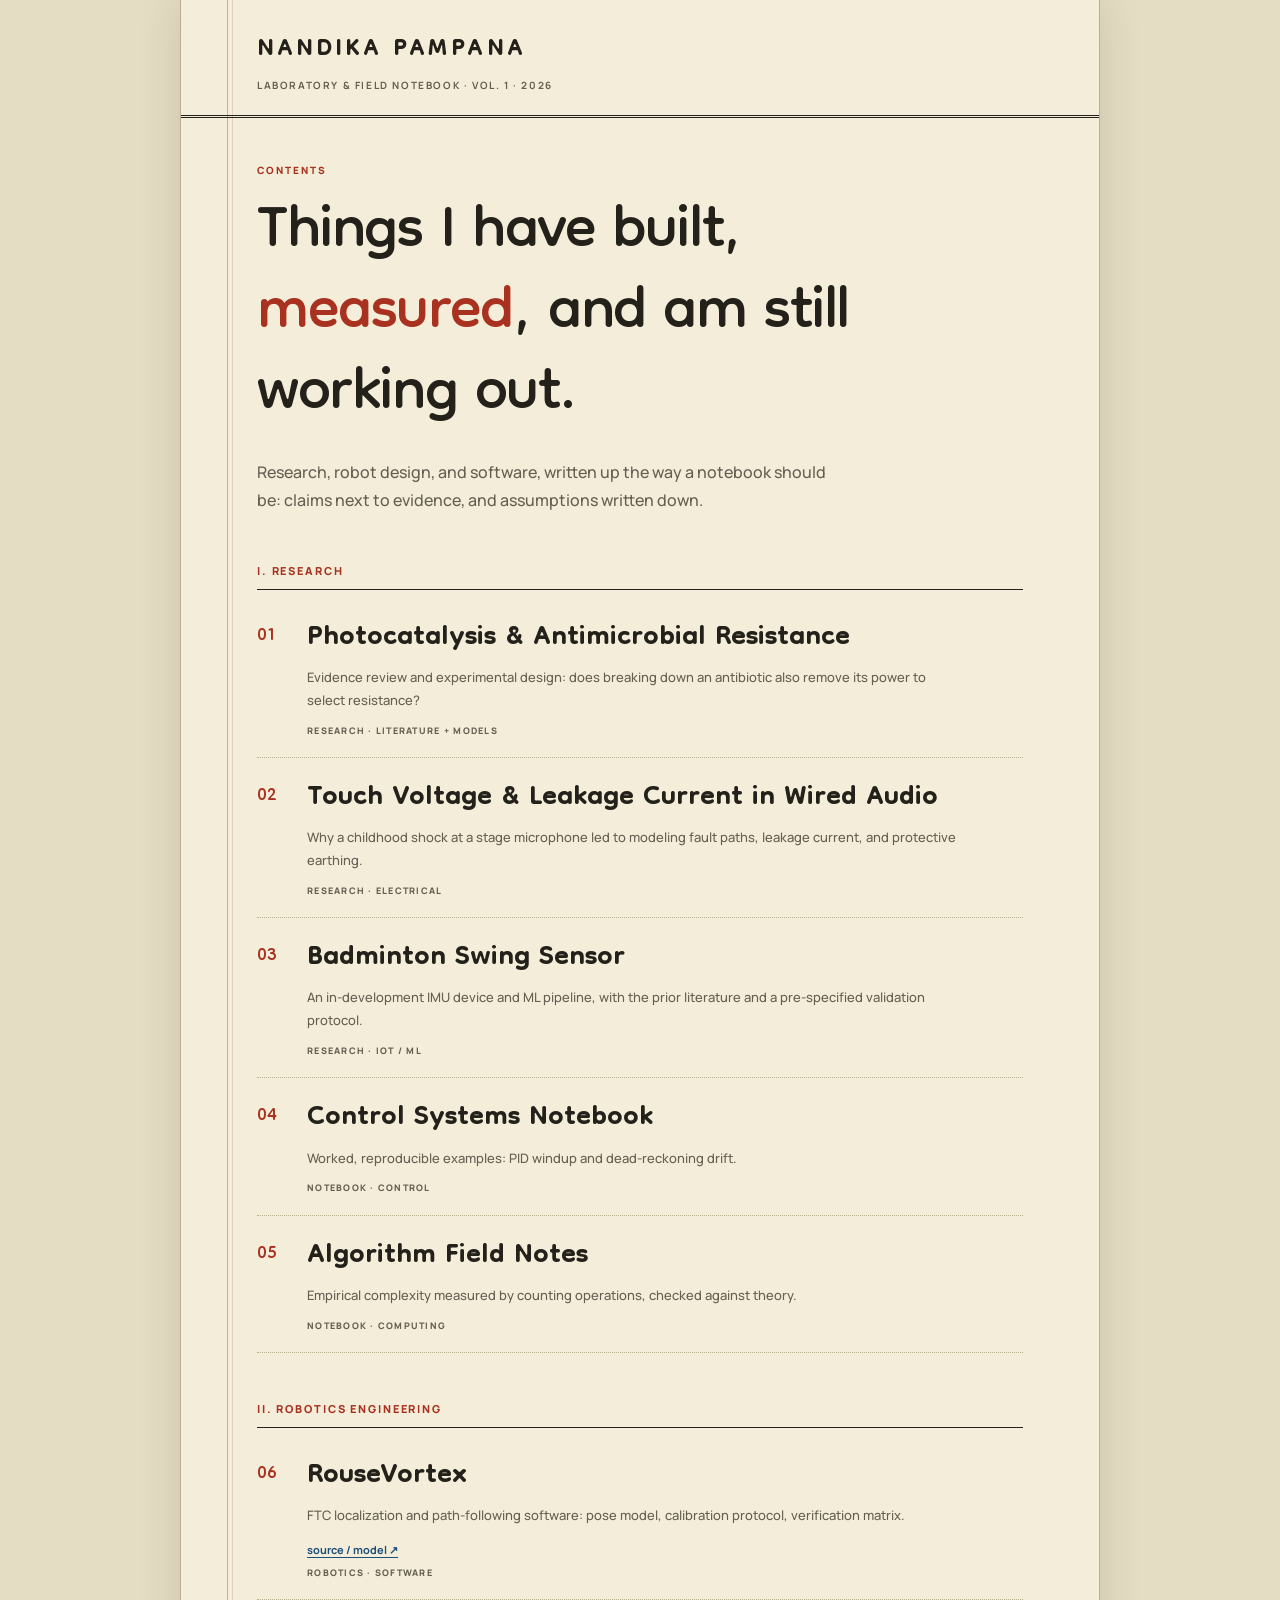
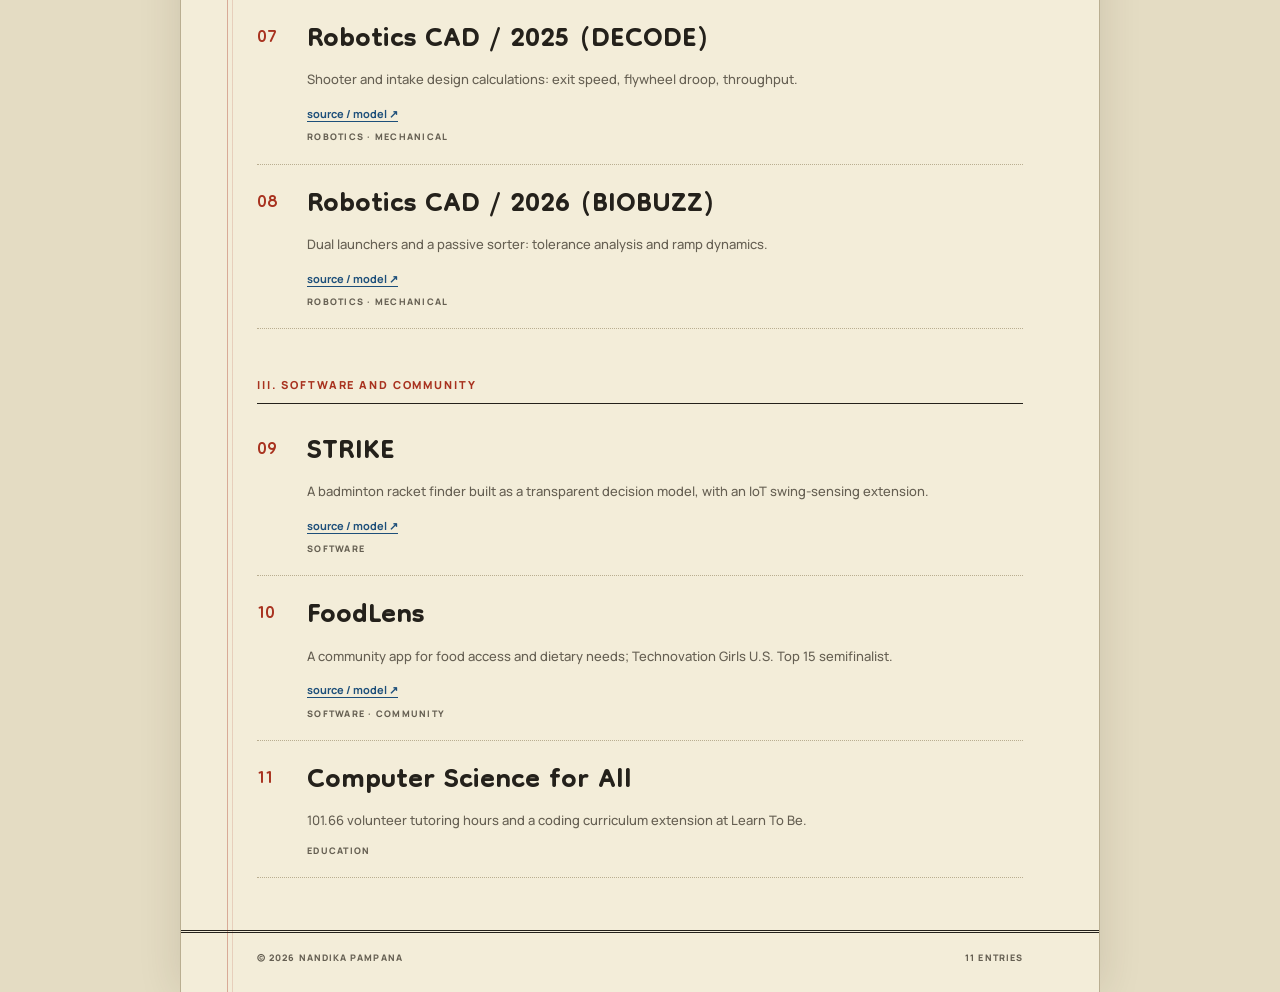
==== commit d0682a86: "Adding header" ====
--- a/index.html
+++ b/index.html
@@ -33,12 +33,6 @@
         <p class="intro-copy">
           Research, robot design, and software, written up the way a notebook should be:
           claims next to evidence, and assumptions written down.
-        </p>
-        <p class="key">
-          <b>How to read the figures.</b>
-          Every chart is drawn by code in the page. “Simulated” means a model or a seeded
-          random generator, not an experiment. Nothing here is presented as a measurement
-          unless it says so.
         </p>
       </section>
 
